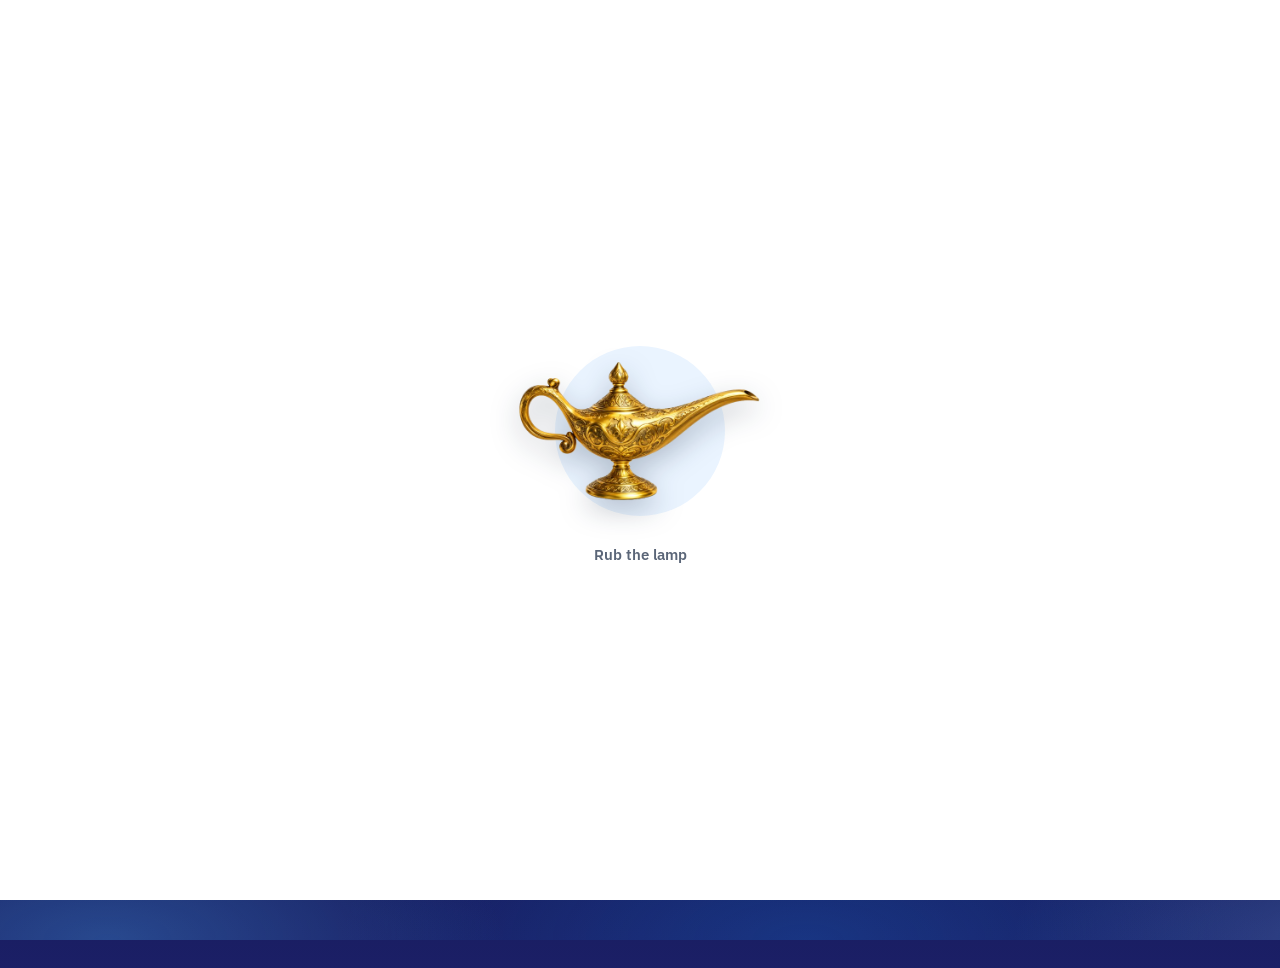
==== index.html @ 6360347e "Update index.html" ====
<!doctype html>
<html lang="en">
  <head>
    <meta charset="UTF-8" />
    <meta name="viewport" content="width=device-width, initial-scale=1.0" />
    <meta name="theme-color" content="#ffffff" />
    <title>JiniGPA Analyzer — SGPA &amp; CGPA Calculator</title>
    <link
      rel="icon"
      href="data:image/svg+xml,%3Csvg xmlns='http://www.w3.org/2000/svg' viewBox='0 0 64 64'%3E%3Cdefs%3E%3ClinearGradient id='g' x1='0' y1='0' x2='1' y2='1'%3E%3Cstop offset='0' stop-color='%2340a6ff'/%3E%3Cstop offset='1' stop-color='%230b6fd0'/%3E%3C/linearGradient%3E%3C/defs%3E%3Crect width='64' height='64' rx='15' fill='url(%23g)'/%3E%3Cg transform='translate(8 8)' fill='none' stroke='%23fff' stroke-width='2.8' stroke-linecap='round' stroke-linejoin='round'%3E%3Cpath d='M24 15L38 21.5 24 28 10 21.5Z'/%3E%3Cpath d='M16 25v5.5c0 2 3.6 4 8 4s8-2 8-4V25'/%3E%3Cpath d='M38 21.5V29'/%3E%3C/g%3E%3C/svg%3E"
    />
    <script>
      if (!window.matchMedia("(prefers-reduced-motion: reduce)").matches) {
        document.documentElement.classList.add("intro-on");
      }
    </script>
    <link rel="stylesheet" href="style.css" />
    <link rel="stylesheet" href="genie.css" />
  </head>
  <body>
    <div class="flash-overlay" id="flashOverlay"></div>

    <div class="shell">
      <header>
        <div class="brand-mark">
          <div class="pendulum" aria-label="JiniGPA Analyzer">
            <span class="pendulum-string"></span>
            <div class="logo-box">
              <svg
                viewBox="0 0 48 48"
                width="34"
                height="34"
                fill="none"
                stroke="#ffffff"
                stroke-width="2.4"
                stroke-linecap="round"
                stroke-linejoin="round"
                aria-hidden="true"
              >
                <path d="M24 15 L38 21.5 L24 28 L10 21.5 Z" />
                <path d="M16 25v5.5c0 2 3.6 4 8 4s8-2 8-4V25" />
                <path d="M38 21.5V29" />
              </svg>
            </div>
          </div>
          <div>
            <h1>JiniGPA Analyzer</h1>
            <p class="sub">
              Enter your courses or semester results to calculate an accurate
              SGPA or CGPA
            </p>
          </div>
        </div>
        <div class="mode-switch" id="modeSwitch">
          <div class="switch-pill" id="switchPill"></div>
          <button class="active" data-tab="sgpa">SGPA</button>
          <button data-tab="cgpa">CGPA</button>
        </div>
      </header>

      <main>
        <div class="panels-wrap">
          <div class="panel active" id="panel-sgpa">
            <div class="input-card tilt-card">
              <h2>Your courses</h2>
              <p class="hint">
                Add each course with its credit hours and the grade you
                achieved.
              </p>
              <div class="quest-row">
                <div class="quest-dots" id="questDotsSgpa"></div>
                <span class="quest-label" id="questLabelSgpa"
                  >0 courses added</span
                >
              </div>
              <div class="col-labels">
                <span>Course</span><span>Credits</span><span>Grade</span
                ><span></span>
              </div>
              <div id="subjectRows"></div>
              <button class="add-btn" id="addSubjectBtn">
                <svg
                  class="btn-ico"
                  viewBox="0 0 20 20"
                  width="16"
                  height="16"
                  fill="none"
                  stroke="currentColor"
                  stroke-width="2"
                  stroke-linecap="round"
                >
                  <path d="M10 4v12M4 10h12" />
                </svg>
                Add a course
              </button>
              <button class="calc-btn" id="calcSgpaBtn">
                <span>Reveal my SGPA</span>
              </button>
            </div>
          </div>

          <div class="panel" id="panel-cgpa">
            <div class="input-card tilt-card">
              <h2>Your semesters</h2>
              <p class="hint">
                Add every completed semester with its SGPA and total credit
                hours.
              </p>
              <div class="quest-row">
                <div class="quest-dots" id="questDotsCgpa"></div>
                <span class="quest-label" id="questLabelCgpa"
                  >0 semesters added</span
                >
              </div>
              <div class="col-labels">
                <span>Semester</span><span>SGPA</span><span>Credits</span
                ><span></span>
              </div>
              <div id="semRows"></div>
              <button class="add-btn" id="addSemBtn">
                <svg
                  class="btn-ico"
                  viewBox="0 0 20 20"
                  width="16"
                  height="16"
                  fill="none"
                  stroke="currentColor"
                  stroke-width="2"
                  stroke-linecap="round"
                >
                  <path d="M10 4v12M4 10h12" />
                </svg>
                Add a semester
              </button>
              <button class="calc-btn" id="calcCgpaBtn">
                <span>Reveal my CGPA</span>
              </button>
            </div>
          </div>
        </div>

        <div class="side-col">
          <div class="video-card" id="videoCard">
            <div class="video-drag-handle" id="videoDragHandle">⠿</div>
            <button
              class="video-sound"
              id="videoSoundBtn"
              type="button"
              aria-label="Video sound on/off"
            ></button>
            <video
              id="reactionVideo"
              src="Videos/Default.mp4"
              muted
              loop
              autoplay
              playsinline
              preload="auto"
            ></video>
          </div>

          <div class="result-panel tilt-card" id="resultPanel">
            <div class="placeholder" id="placeholderState">
              <svg width="64" height="64" viewBox="0 0 64 64" fill="none">
                <circle
                  cx="32"
                  cy="32"
                  r="31"
                  stroke="#9fcbf5"
                  stroke-width="1"
                />
                <g
                  stroke="#1587f0"
                  stroke-width="2"
                  stroke-linecap="round"
                  stroke-linejoin="round"
                >
                  <circle
                    cx="30"
                    cy="14"
                    r="2.2"
                    fill="#ffc83d"
                    stroke="none"
                  />
                  <path d="M23 24 Q23 18 30 18 Q37 18 37 24" />
                  <path d="M20 24 H40" />
                  <path
                    d="M13 28 H47 Q47 43 30 43 Q13 43 13 28 Z"
                    fill="#e6f3ff"
                  />
                  <path d="M14 31 Q7 30 5.5 21" />
                  <path d="M47 30 Q57 30 55.5 37.5 Q54 42 46 38.5" />
                  <path d="M25 43 L24 47 H36 L35 43" />
                  <path d="M21 47 H39" />
                </g>
                <path
                  d="M17 34 Q30 39 43 34"
                  stroke="#ffc83d"
                  stroke-width="1.6"
                  stroke-linecap="round"
                />
              </svg>
              <div>
                Rub the lamp: calculate a result and your genie will appear
                here.
              </div>
            </div>

            <div class="result-body" id="resultBody">
              <div class="badge-stage" id="badgeStage">
                <div class="sparkle-field" id="sparkleField"></div>
                <div class="mascot-wrap" id="mascotWrap">
                  <svg
                    width="112"
                    height="130"
                    viewBox="0 -8 120 140"
                    fill="none"
                  >
                    <defs>
                      <radialGradient id="genieSkin" cx="35%" cy="28%" r="80%">
                        <stop offset="0%" stop-color="#9fd2ff" />
                        <stop offset="55%" stop-color="#40a6ff" />
                        <stop offset="100%" stop-color="#0b6fd0" />
                      </radialGradient>
                      <linearGradient
                        id="genieTail"
                        x1="0"
                        y1="0"
                        x2="0"
                        y2="1"
                      >
                        <stop offset="0%" stop-color="#1587f0" />
                        <stop
                          offset="100%"
                          stop-color="#1587f0"
                          stop-opacity="0"
                        />
                      </linearGradient>
                      <filter
                        id="softShadow"
                        x="-50%"
                        y="-50%"
                        width="200%"
                        height="200%"
                      >
                        <feDropShadow
                          dx="0"
                          dy="3"
                          stdDeviation="3"
                          flood-color="#0b1b33"
                          flood-opacity="0.16"
                        />
                      </filter>
                    </defs>
                    <path
                      d="M34 80 C28 100 48 104 52 114 C54 122 46 126 38 128 C62 132 76 120 68 108 C64 100 90 98 86 80 Z"
                      fill="url(#genieTail)"
                    />
                    <path
                      d="M30 84 Q60 104 90 84 L86 98 Q60 114 34 98 Z"
                      fill="#1587f0"
                    />
                    <circle cx="33" cy="92" r="6" fill="#ffc83d" />
                    <circle cx="87" cy="92" r="6" fill="#ffc83d" />
                    <ellipse cx="29" cy="54" rx="5" ry="7" fill="#40a6ff" />
                    <ellipse cx="91" cy="54" rx="5" ry="7" fill="#40a6ff" />
                    <circle
                      cx="27"
                      cy="65"
                      r="3.5"
                      stroke="#ffc83d"
                      stroke-width="2"
                    />
                    <circle
                      cx="93"
                      cy="65"
                      r="3.5"
                      stroke="#ffc83d"
                      stroke-width="2"
                    />
                    <circle
                      cx="60"
                      cy="52"
                      r="31"
                      fill="url(#genieSkin)"
                      filter="url(#softShadow)"
                    />
                    <path
                      d="M53 78 Q60 98 67 78 Q60 82 53 78 Z"
                      fill="#0b1b33"
                    />
                    <g id="mascotBrows"></g>
                    <g id="mascotEyes"></g>
                    <path
                      id="mascotMouth"
                      d="M46 67 Q60 76 74 67"
                      stroke="#0b1b33"
                      stroke-width="2.8"
                      fill="none"
                      stroke-linecap="round"
                    />
                    <g id="mascotAccessoryFront"></g>
                    <g id="mascotCap">
                      <path d="M60 6 L96 24 L60 42 L24 24 Z" fill="#0b1b33" />
                      <path
                        d="M38 27.5v10c0 4 9.8 8 22 8s22-4 22-8v-10L60 37.5Z"
                        fill="#14213d"
                      />
                      <path
                        d="M96 24v13"
                        stroke="#0b1b33"
                        stroke-width="2.2"
                        stroke-linecap="round"
                      />
                      <circle cx="96" cy="39" r="2.6" fill="#ffc83d" />
                      <circle cx="60" cy="24" r="2.2" fill="#ffc83d" />
                    </g>
                  </svg>
                </div>
              </div>

              <div class="level-tag" id="levelTag">Level 1</div>
              <div class="result-label" id="resultLabel">Your SGPA</div>
              <div class="result-number" id="resultNumber">0.00</div>
              <span class="result-tier-tag" id="resultTag">Tier</span>
              <div class="result-msg" id="resultMsg"></div>

              <div class="xp-bar">
                <div class="xp-labels">
                  <span>Progress</span><span id="xpRightLabel">0%</span>
                </div>
                <div class="track">
                  <div class="fill" id="scaleFill">
                    <div class="fill-spark"></div>
                  </div>
                </div>
                <div class="marks">
                  <span>0.0</span><span>2.0</span><span>4.0</span>
                </div>
              </div>
            </div>
          </div>
        </div>
      </main>

      <footer>
        <p>
          Standard 4.0 grading scale · Results are calculated locally in your
          browser.
        </p>
        <p class="credit">Made By Raja Usman Zafar</p>
      </footer>
    </div>

    <canvas class="smoke-canvas" id="smokeCanvas" aria-hidden="true"></canvas>
    <script src="script.js"></script>
  </body>
</html>
---- style.css ----
/* Structure, layout and animations.
   Colours and decoration (including colour tokens) live in genie.css. */
@import url("https://fonts.googleapis.com/css2?family=Cinzel+Decorative:wght@700&family=Fraunces:opsz,wght@9..144,500;9..144,600;9..144,700&family=IBM+Plex+Sans:wght@400;500;600;700&display=swap");

* {
  box-sizing: border-box;
}
html,
body {
  margin: 0;
  color: var(--ink);
  font-family: "IBM Plex Sans", sans-serif;
  -webkit-font-smoothing: antialiased;
}
html {
  background: var(--bg);
  overflow-x: hidden;
}
/* Only html clips the x-axis; if body clipped too it would become its own scroller. */
body {
  min-height: 100vh;
  overflow-x: visible;
  overflow-x: clip;
}
button:focus-visible,
input:focus-visible,
select:focus-visible {
  outline: 2px solid var(--focus);
  outline-offset: 2px;
}

/* Smoke intro */
.intro-on .smoke-canvas {
  background: #ffffff;
}
.smoke-canvas {
  position: fixed;
  inset: 0;
  width: 100%;
  height: 100%;
  z-index: 900;
  pointer-events: none;
  transition: opacity 1.4s ease;
}
.smoke-canvas.fade-out {
  opacity: 0;
}

/* Layout and header */
.shell {
  position: relative;
  z-index: 1;
  max-width: 1040px;
  margin: 0 auto;
  padding: 0 28px 90px;
}
header {
  display: flex;
  align-items: flex-end;
  justify-content: space-between;
  flex-wrap: wrap;
  gap: 20px;
  padding: 52px 0 30px;
}
.brand-mark {
  display: flex;
  align-items: center;
  gap: 14px;
}
.brand-mark svg,
.brand-mark img {
  flex-shrink: 0;
}
.pendulum-string {
  display: none;
}
.logo-box {
  width: 54px;
  height: 54px;
  border-radius: 14px;
  display: grid;
  place-items: center;
}
h1 {
  font-family: "Cinzel Decorative", "Fraunces", serif;
  font-weight: 700;
  font-size: 2.6rem;
  margin: 0;
  line-height: 1.1;
  letter-spacing: 0.03em;
}
header .sub {
  margin: 6px 0 0;
  color: var(--ink-soft);
  font-size: 0.98rem;
  max-width: 420px;
}

/* Mode switch */
.mode-switch {
  position: relative;
  display: flex;
  gap: 4px;
  width: 216px;
  background: var(--field);
  border: 1px solid var(--line);
  border-radius: 9px;
  padding: 4px;
}
.switch-pill {
  position: absolute;
  top: 4px;
  bottom: 4px;
  left: 4px;
  width: calc(50% - 6px);
  border-radius: 6px;
  transition: transform 0.4s cubic-bezier(0.4, 0, 0.2, 1);
}
.mode-switch button {
  position: relative;
  z-index: 1;
  flex: 1;
  font:
    600 0.92rem "IBM Plex Sans",
    sans-serif;
  padding: 9px 0;
  border: none;
  border-radius: 6px;
  background: none;
  color: var(--ink-soft);
  cursor: pointer;
  transition: color 0.25s ease;
}
.mode-switch.is-switching button {
  pointer-events: none;
  cursor: default;
}

main {
  display: grid;
  grid-template-columns: 1.5fr 1fr;
  gap: 28px;
  margin-top: 32px;
  align-items: start;
}
/* Padding leaves room so shadows are not clipped while the card tilts. */
.panels-wrap {
  position: relative;
  overflow: hidden;
  padding: 14px;
  margin: -14px;
  perspective: 1000px;
}
.panel {
  display: none;
}
.panel.active {
  display: block;
}

/* Panel transition */
@keyframes disassembleDown {
  0% {
    opacity: 1;
    transform: translateY(0) scale(1);
    filter: blur(0);
  }
  100% {
    opacity: 0;
    transform: translateY(14px) scale(0.97);
    filter: blur(2px);
  }
}
@keyframes assembleUp {
  0% {
    opacity: 0;
    transform: translateY(22px) scale(0.97);
    filter: blur(3px);
  }
  60% {
    opacity: 1;
    transform: translateY(-3px) scale(1.005);
    filter: blur(0);
  }
  100% {
    opacity: 1;
    transform: translateY(0) scale(1);
    filter: blur(0);
  }
}

.tilt-card {
  transition:
    transform 0.1s ease-out,
    box-shadow 0.25s ease;
  will-change: transform;
}
.input-card h2 {
  font-family: "Fraunces", serif;
  font-weight: 600;
  font-size: 1.45rem;
  margin: 0 0 4px;
}
.input-card .hint {
  color: var(--ink-soft);
  font-size: 0.88rem;
  margin: 0 0 16px;
}

.panels-wrap.sweeping::after {
  content: "";
  position: absolute;
  top: 0;
  bottom: 0;
  left: -35%;
  width: 30%;
  background: linear-gradient(
    100deg,
    transparent,
    rgba(64, 166, 255, 0.38),
    rgba(21, 135, 240, 0.34),
    transparent
  );
  filter: blur(7px);
  z-index: 6;
  pointer-events: none;
  animation: sweepBeam 0.7s ease-in-out;
}
@keyframes sweepBeam {
  0% {
    left: -35%;
    opacity: 0;
  }
  15% {
    opacity: 1;
  }
  100% {
    left: 130%;
    opacity: 0;
  }
}

/* Course counter dots */
.quest-row {
  display: flex;
  align-items: center;
  gap: 10px;
  margin-bottom: 18px;
}
.quest-dots {
  display: flex;
  gap: 6px;
  flex-wrap: wrap;
}
.quest-dot {
  width: 10px;
  height: 10px;
  border-radius: 50%;
  animation: dotPop 0.4s cubic-bezier(0.4, 1.8, 0.5, 1);
}
@keyframes dotPop {
  from {
    transform: scale(0) rotate(0deg);
    opacity: 0;
  }
  to {
    transform: scale(1) rotate(360deg);
    opacity: 1;
  }
}
.quest-label {
  font-size: 0.78rem;
  color: var(--ink-soft);
  font-weight: 600;
}

/* Rows and inputs */
.col-labels,
.subject-row,
.sem-row {
  display: grid;
  grid-template-columns: 1fr 92px 128px 32px;
  gap: 12px;
  align-items: center;
}
.col-labels {
  font-size: 0.78rem;
  color: var(--ink-soft);
  padding-bottom: 9px;
  border-bottom: 1px solid var(--line);
  margin-bottom: 12px;
}
.subject-row,
.sem-row {
  margin-bottom: 11px;
  animation: rowIn 0.4s cubic-bezier(0.3, 1.4, 0.4, 1);
}
@keyframes rowIn {
  from {
    opacity: 0;
    transform: translateY(-14px) scale(0.94);
  }
  to {
    opacity: 1;
    transform: translateY(0) scale(1);
  }
}
.subject-row.row-leave,
.sem-row.row-leave {
  animation: rowOut 0.25s ease forwards;
}
@keyframes rowOut {
  to {
    opacity: 0;
    transform: translateX(20px) scale(0.9);
  }
}

input[type="text"],
input[type="number"],
select {
  width: 100%;
  font:
    0.94rem "IBM Plex Sans",
    sans-serif;
  padding: 10px 11px;
  border: 1.4px solid var(--line);
  border-radius: 7px;
  background: var(--field);
  color: var(--ink);
  outline: none;
  transition:
    border-color 0.15s ease,
    box-shadow 0.15s ease,
    transform 0.15s ease;
}
select {
  -webkit-appearance: none;
  -moz-appearance: none;
  appearance: none;
  cursor: pointer;
  padding-right: 32px;
  background-repeat: no-repeat;
  background-position: right 11px center;
  background-size: 15px;
}
input:focus,
select:focus {
  transform: translateY(-1px);
}

.remove-btn {
  background: none;
  border: none;
  color: #94a3b8;
  font-size: 1.1rem;
  cursor: pointer;
  padding: 6px;
  border-radius: 6px;
  line-height: 1;
  transition:
    background 0.15s ease,
    color 0.15s ease,
    transform 0.3s cubic-bezier(0.4, 1.8, 0.4, 1);
}
.remove-btn:hover {
  transform: rotate(180deg) scale(1.15);
}

/* Buttons */
.add-btn,
.calc-btn {
  position: relative;
  overflow: hidden;
}
.btn-ico {
  flex-shrink: 0;
}

.add-btn {
  display: inline-flex;
  align-items: center;
  gap: 8px;
  font:
    600 0.88rem "IBM Plex Sans",
    sans-serif;
  padding: 10px 16px;
  border-radius: 9px;
  cursor: pointer;
  margin-top: 6px;
  transition: all 0.2s ease;
}
.add-btn:hover {
  transform: translateY(-1px);
}
.add-btn .btn-ico {
  transition: transform 0.25s ease;
}
.add-btn:hover .btn-ico {
  transform: rotate(90deg);
}

.calc-btn {
  display: block;
  width: 100%;
  margin-top: 24px;
  font:
    700 1.02rem "IBM Plex Sans",
    sans-serif;
  letter-spacing: 0.02em;
  border-width: 1px;
  border-style: solid;
  border-radius: 10px;
  padding: 15px;
  cursor: pointer;
  transition:
    transform 0.15s ease,
    box-shadow 0.25s ease,
    filter 0.25s ease;
}
.calc-btn > span:not(.ripple) {
  position: relative;
  z-index: 2;
  display: inline-flex;
  align-items: center;
  gap: 10px;
}
.calc-btn:hover {
  transform: translateY(-2px);
  filter: brightness(1.04);
}
.calc-btn:active {
  transform: translateY(1px);
}
.calc-btn::before {
  content: "";
  position: absolute;
  inset: -40% -20%;
  pointer-events: none;
  background:
    radial-gradient(
      circle at 20% 80%,
      rgba(255, 255, 255, 0.28),
      transparent 40%
    ),
    radial-gradient(
      circle at 70% 90%,
      rgba(255, 255, 255, 0.2),
      transparent 45%
    ),
    radial-gradient(
      circle at 90% 60%,
      rgba(255, 255, 255, 0.16),
      transparent 40%
    );
  opacity: 0;
  transform: translateY(30%);
  transition: opacity 0.5s ease;
}
.calc-btn:hover::before {
  opacity: 1;
  animation: genieMist 3.5s ease-in-out infinite;
}
@keyframes genieMist {
  0%,
  100% {
    transform: translate(-2%, 12%);
  }
  50% {
    transform: translate(3%, -8%);
  }
}

.ripple {
  position: absolute;
  border-radius: 50%;
  background: rgba(255, 255, 255, 0.6);
  transform: scale(0);
  animation: rippleAnim 0.65s ease-out;
  pointer-events: none;
}
@keyframes rippleAnim {
  to {
    transform: scale(3.6);
    opacity: 0;
  }
}

.shake {
  animation: shakeCard 0.45s ease;
}
@keyframes shakeCard {
  0%,
  100% {
    transform: translateX(0) rotate(0);
  }
  15% {
    transform: translateX(-8px) rotate(-1deg);
  }
  30% {
    transform: translateX(8px) rotate(1deg);
  }
  45% {
    transform: translateX(-6px) rotate(-0.6deg);
  }
  60% {
    transform: translateX(6px) rotate(0.6deg);
  }
  80% {
    transform: translateX(-3px);
  }
}

/* Result panel */
.result-panel {
  text-align: center;
  position: relative;
  overflow: hidden;
}
.result-panel .placeholder {
  color: var(--ink-soft);
  font-size: 0.92rem;
  line-height: 1.6;
  padding: 36px 6px;
}
.result-panel .placeholder svg {
  margin-bottom: 14px;
  animation: floatIdle 3s ease-in-out infinite;
}
@keyframes floatIdle {
  0%,
  100% {
    transform: translateY(0) rotate(0);
  }
  50% {
    transform: translateY(-8px) rotate(4deg);
  }
}
.result-body {
  display: none;
  position: relative;
}
.result-body.show {
  display: block;
  animation: riseIn 0.5s cubic-bezier(0.2, 0.9, 0.3, 1);
}
@keyframes riseIn {
  from {
    opacity: 0;
    transform: translateY(14px);
  }
  to {
    opacity: 1;
    transform: translateY(0);
  }
}

.badge-stage {
  position: relative;
  height: 120px;
  display: flex;
  align-items: center;
  justify-content: center;
  margin-bottom: 4px;
}
.ring {
  position: absolute;
  border-radius: 50%;
  border: 2px solid var(--tier, var(--blue));
  opacity: 0;
}
.ring.animate {
  animation: ringBurst 1.1s cubic-bezier(0.2, 0.7, 0.3, 1) forwards;
}
@keyframes ringBurst {
  0% {
    width: 40px;
    height: 40px;
    opacity: 0.8;
    border-width: 3px;
  }
  100% {
    width: 160px;
    height: 160px;
    opacity: 0;
    border-width: 0.5px;
  }
}
.mascot-wrap {
  position: relative;
  z-index: 2;
}
.mascot-wrap svg {
  overflow: visible;
}
.mascot-wrap.pop svg {
  animation: mascotPop 0.8s cubic-bezier(0.26, 1.6, 0.4, 1);
}
@keyframes mascotPop {
  0% {
    transform: scale(0.2) rotate(-25deg);
    opacity: 0;
  }
  45% {
    transform: scale(1.2) rotate(12deg);
    opacity: 1;
  }
  65% {
    transform: scale(0.9) rotate(-6deg);
  }
  82% {
    transform: scale(1.06) rotate(3deg);
  }
  100% {
    transform: scale(1) rotate(0deg);
  }
}
.mascot-wrap.idle-bounce svg {
  animation: idleBounce 1.8s ease-in-out infinite;
}
@keyframes idleBounce {
  0%,
  100% {
    transform: translateY(0) rotate(0);
  }
  50% {
    transform: translateY(-6px) rotate(-2deg);
  }
}

.sparkle-field {
  position: absolute;
  inset: 0;
  pointer-events: none;
}
.sparkle {
  position: absolute;
  font-size: 14px;
  color: var(--tier);
  animation: twinkle 1.4s ease-in-out infinite;
}
@keyframes twinkle {
  0%,
  100% {
    opacity: 0;
    transform: scale(0.4) rotate(0deg);
  }
  50% {
    opacity: 1;
    transform: scale(1.2) rotate(90deg);
  }
}

.level-tag {
  display: inline-flex;
  align-items: center;
  font-size: 0.76rem;
  font-weight: 700;
  padding: 5px 14px;
  border-radius: 20px;
  margin-bottom: 10px;
  background: var(--tier-bg);
  color: var(--tier);
  animation: tagSlide 0.5s ease 0.1s both;
}
@keyframes tagSlide {
  from {
    opacity: 0;
    transform: translateY(10px) scale(0.9);
  }
  to {
    opacity: 1;
    transform: translateY(0) scale(1);
  }
}
.result-label {
  font-size: 0.82rem;
  color: var(--ink-soft);
  margin-bottom: 2px;
}
.result-number {
  font-family: "Fraunces", serif;
  font-weight: 700;
  font-size: 3.4rem;
  line-height: 1.1;
  margin: 0 0 6px;
  color: var(--tier);
}
.result-tier-tag {
  display: inline-block;
  font-size: 0.78rem;
  font-weight: 600;
  padding: 4px 12px;
  border-radius: 20px;
  margin-bottom: 16px;
  background: var(--tier-bg);
  color: var(--tier);
}
.result-msg {
  font-size: 0.96rem;
  font-weight: 500;
  line-height: 1.6;
  max-width: 290px;
  margin: 0 auto;
}

/* Progress bar */
.xp-bar {
  margin-top: 22px;
  text-align: left;
}
.xp-labels {
  display: flex;
  justify-content: space-between;
  font-size: 0.72rem;
  color: var(--ink-soft);
  margin-bottom: 5px;
  font-weight: 700;
}
.track {
  height: 10px;
  border-radius: 6px;
  overflow: hidden;
}
.fill {
  height: 100%;
  width: 0%;
  border-radius: 6px;
  background: var(--tier);
  color: var(--tier);
  position: relative;
  overflow: visible;
  transition: width 1s cubic-bezier(0.2, 0.9, 0.3, 1);
}
.fill::after {
  content: "";
  position: absolute;
  top: 0;
  bottom: 0;
  left: -40%;
  width: 40%;
  background: linear-gradient(
    90deg,
    transparent,
    rgba(255, 255, 255, 0.6),
    transparent
  );
  animation: shimmer 1.4s ease-in-out infinite;
}
@keyframes shimmer {
  0% {
    left: -40%;
  }
  100% {
    left: 120%;
  }
}
.fill-spark {
  position: absolute;
  right: -3px;
  top: 50%;
  width: 10px;
  height: 10px;
  margin-top: -5px;
  border-radius: 50%;
  background: #fff;
  border: 2px solid currentColor;
  box-shadow: 0 0 8px 2px currentColor;
  animation: sparkPulse 1s ease-in-out infinite;
}
@keyframes sparkPulse {
  0%,
  100% {
    transform: scale(0.8);
    opacity: 0.7;
  }
  50% {
    transform: scale(1.3);
    opacity: 1;
  }
}
.marks {
  display: flex;
  justify-content: space-between;
  font-size: 0.72rem;
  color: var(--ink-soft);
  margin-top: 5px;
}

/* Particles */
.particle {
  position: absolute;
  top: 40%;
  pointer-events: none;
}
.particle.confetti-sq {
  border-radius: 2px;
  animation: fall linear forwards;
}
.particle.confetti-circ {
  border-radius: 50%;
  animation: fall linear forwards;
}
.particle.confetti-tri {
  width: 0 !important;
  height: 0 !important;
  border-left: 5px solid transparent;
  border-right: 5px solid transparent;
  animation: fall linear forwards;
}
@keyframes fall {
  to {
    transform: translateY(340px) rotate(720deg);
    opacity: 0;
  }
}
.particle.rise {
  border-radius: 50%;
  animation: riseUp ease-out forwards;
}
@keyframes riseUp {
  to {
    transform: translateY(-180px) scale(0.3);
    opacity: 0;
  }
}

/* Footer */
footer {
  position: relative;
  padding-top: 30px;
  text-align: center;
  color: var(--ink-soft);
  font-size: 0.82rem;
  margin-top: 40px;
}
footer p {
  margin: 0;
}
footer .credit {
  margin-top: 12px;
  font-family: "Cinzel Decorative", "Fraunces", serif;
  font-weight: 700;
  font-size: 0.95rem;
  letter-spacing: 0.03em;
}
footer .credit::before,
footer .credit::after {
  content: "\2726";
  font-size: 0.8em;
  margin: 0 10px;
}

/* Sound button, flash overlay and lamp gate */
.sound-btn {
  position: fixed;
  right: 18px;
  bottom: 18px;
  z-index: 950;
  width: 42px;
  height: 42px;
  border-radius: 50%;
  display: grid;
  place-items: center;
  border-width: 1px;
  border-style: solid;
  cursor: pointer;
  box-shadow: 0 4px 14px rgba(11, 27, 51, 0.12);
}
.flash-overlay {
  position: fixed;
  inset: 0;
  opacity: 0;
  pointer-events: none;
  z-index: 999;
}
.flash-overlay.flash {
  animation: flashPulse 0.5s ease-out;
}
@keyframes flashPulse {
  0% {
    opacity: 0.32;
  }
  100% {
    opacity: 0;
  }
}

.intro-gate {
  position: fixed;
  inset: 0;
  z-index: 960;
  display: flex;
  flex-direction: column;
  align-items: center;
  justify-content: center;
  gap: 18px;
  transition: opacity 0.7s ease;
}
.intro-gate.hide {
  opacity: 0;
  pointer-events: none;
}
.lamp-btn {
  position: relative;
  width: 280px;
  height: 190px;
  padding: 0;
  border: none;
  background: none;
  cursor: pointer;
  display: grid;
  place-items: center;
}
.lamp-ring {
  position: absolute;
  left: 50%;
  top: 50%;
  width: 170px;
  height: 170px;
  margin: -85px 0 0 -85px;
  border-radius: 50%;
  background: #eaf4ff;
  animation: lampPulse 2.2s ease-out infinite;
}
@keyframes lampPulse {
  0% {
    box-shadow: 0 0 0 0 rgba(21, 135, 240, 0.35);
  }
  100% {
    box-shadow: 0 0 0 36px rgba(21, 135, 240, 0);
  }
}
.lamp {
  position: relative;
  z-index: 2;
  width: 260px;
  height: auto;
  user-select: none;
  -webkit-user-drag: none;
  filter: drop-shadow(0 10px 14px rgba(11, 27, 51, 0.25));
  transform-origin: 50% 90%;
  animation: lampFloat 3s ease-in-out infinite;
}
@keyframes lampFloat {
  0%,
  100% {
    transform: translateY(0) rotate(0);
  }
  50% {
    transform: translateY(-6px) rotate(-1.5deg);
  }
}
.lamp-btn:hover .lamp {
  animation: lampRub 0.5s ease-in-out infinite;
}
.rubbing .lamp {
  animation: lampRub 0.18s linear infinite;
}
@keyframes lampRub {
  0%,
  100% {
    transform: rotate(0) translateX(0);
  }
  25% {
    transform: rotate(-5deg) translateX(-3px);
  }
  75% {
    transform: rotate(5deg) translateX(3px);
  }
}
.wisp {
  position: absolute;
  left: 248px;
  top: 48px;
  z-index: 3;
  width: 22px;
  height: 22px;
  border-radius: 50%;
  background: rgba(21, 135, 240, 0.4);
  filter: blur(6px);
  opacity: 0;
  animation: wisp 2.6s ease-out infinite;
}
.wisp.w2 {
  animation-delay: 0.85s;
}
.wisp.w3 {
  animation-delay: 1.7s;
}
.rubbing .wisp {
  animation-duration: 0.7s;
}
@keyframes wisp {
  0% {
    transform: translate(0, 0) scale(0.4);
    opacity: 0;
  }
  20% {
    opacity: 0.75;
  }
  100% {
    transform: translate(18px, -90px) scale(2.6);
    opacity: 0;
  }
}
.gate-hint {
  margin: 0;
  font:
    600 0.95rem "IBM Plex Sans",
    sans-serif;
}

/* Reaction video card */
.side-col {
  display: flex;
  flex-direction: column;
  gap: 18px;
  min-width: 0;
}
.video-card {
  position: relative;
  overflow: hidden;
  background: #ffffff;
  aspect-ratio: 16 / 9;
  width: 82%;
  margin: 0 auto;
}
.video-card video {
  display: block;
  width: 100%;
  height: 100%;
  object-fit: contain;
  background: #ffffff;
  pointer-events: none;
}
/* Preloaded reaction videos, stacked above the default loop. */
.video-card video.layer {
  position: absolute;
  inset: 0;
  z-index: 1;
  opacity: 0;
  transition: opacity 0.15s ease;
}
.video-card video.layer.on {
  opacity: 1;
}
.video-sound {
  position: absolute;
  right: 6px;
  bottom: 6px;
  z-index: 4;
  width: 30px;
  height: 30px;
  padding: 0;
  border: none;
  border-radius: 50%;
  display: grid;
  place-items: center;
  background: rgba(11, 27, 51, 0.65);
  color: #ffffff;
  cursor: pointer;
  transition:
    background 0.2s ease,
    transform 0.15s ease;
}
.video-sound:hover {
  background: rgba(21, 135, 240, 0.95);
  transform: scale(1.08);
}
.video-drag-handle {
  display: block;
  position: absolute;
  top: 4px;
  left: 50%;
  transform: translateX(-50%);
  z-index: 3;
  width: 34px;
  height: 16px;
  line-height: 16px;
  border-radius: 8px;
  background: rgba(11, 27, 51, 0.12);
  color: #0b1b33;
  font-size: 11px;
  text-align: center;
  letter-spacing: 1px;
  user-select: none;
}
.video-card.draggable {
  position: fixed;
  width: 150px;
  max-width: 42vw;
  z-index: 800;
  cursor: grab;
  touch-action: none;
  box-shadow: 0 10px 28px rgba(11, 27, 51, 0.35);
}
.video-card.draggable.dragging {
  cursor: grabbing;
  transition: none;
  box-shadow: 0 16px 34px rgba(11, 27, 51, 0.45);
}

/* Responsive and reduced motion */
@media (max-width: 800px) {
  main {
    grid-template-columns: 1fr;
  }
}
@media (max-width: 520px) {
  header {
    padding-top: 34px;
  }
  h1 {
    font-size: 1.7rem;
  }
  .col-labels,
  .subject-row,
  .sem-row {
    grid-template-columns: 1fr 64px 96px 26px;
    gap: 7px;
  }
  .result-number {
    font-size: 2.6rem;
  }
}
@media (prefers-reduced-motion: reduce) {
  *,
  *::before,
  *::after {
    animation-duration: 0.01ms !important;
    animation-iteration-count: 1 !important;
    transition-duration: 0.01ms !important;
  }
}
---- genie.css ----
/* Arabian Night theme: colours and decoration only.
   Load after style.css; structure and animations live there. */
:root {
  color-scheme: dark;
  --bg: #070b24;
  --field: rgba(255, 255, 255, 0.06);
  --line: rgba(245, 192, 74, 0.28);
  --ink: #f6ecd2;
  --ink-soft: #a9b4d6;
  --blue: #4db8ff;
  --blue-deep: #f5c04a;
  --gold: #f5c04a;
  --gold-hi: #fff0b8;
  --gold-lo: #b9770e;
  --focus: #f5c04a;
  --lattice: url("data:image/svg+xml,%3Csvg xmlns='http://www.w3.org/2000/svg' width='48' height='48'%3E%3Cpath d='M24 2 46 24 24 46 2 24Z' fill='none' stroke='%23f5c04a' stroke-opacity='.11'/%3E%3Ccircle cx='24' cy='24' r='7' fill='none' stroke='%23f5c04a' stroke-opacity='.09'/%3E%3Cpath d='M0 0 8 8M48 0 40 8M0 48 8 40M48 48 40 40' stroke='%23f5c04a' stroke-opacity='.09'/%3E%3C/svg%3E");
}
::selection {
  background: var(--gold);
  color: #1a1200;
}

/* Night scene */
body {
  background: #0b1240
    linear-gradient(180deg, #04061a 0%, #0b1240 52%, #1b1f66 100%) no-repeat;
}

/* Two blinking star layers (html::after, body::before);
   a static layer is drawn in body::after. */
html::after,
body::before {
  content: "";
  position: fixed;
  top: 0;
  left: 0;
  right: 0;
  height: 62vh;
  z-index: 0;
  pointer-events: none;
  will-change: opacity;
}
html::after {
  background-image:
    radial-gradient(1.4px 1.4px at 22px 30px, #fff 50%, transparent 52%),
    radial-gradient(1px 1px at 96px 74px, #cfe2ff 50%, transparent 52%),
    radial-gradient(1.8px 1.8px at 150px 14px, #ffe08a 50%, transparent 52%),
    radial-gradient(1px 1px at 64px 128px, #fff 50%, transparent 52%),
    radial-gradient(1.2px 1.2px at 190px 100px, #9fd0ff 50%, transparent 52%),
    radial-gradient(1.2px 1.2px at 300px 60px, #fff 50%, transparent 52%);
  background-size: 340px 180px;
  animation: starBlinkA 3.2s ease-in-out infinite;
}
body::before {
  background-image:
    radial-gradient(1.6px 1.6px at 40px 60px, #ffe08a 50%, transparent 52%),
    radial-gradient(1px 1px at 150px 30px, #fff 50%, transparent 52%),
    radial-gradient(1.3px 1.3px at 240px 120px, #9fd0ff 50%, transparent 52%),
    radial-gradient(1px 1px at 90px 190px, #fff 50%, transparent 52%),
    radial-gradient(1.2px 1.2px at 200px 210px, #cfe2ff 50%, transparent 52%);
  background-size: 310px 240px;
  animation: starBlinkB 4.6s ease-in-out -1.3s infinite;
}
@keyframes starBlinkA {
  0%,
  100% {
    opacity: 0.2;
  }
  50% {
    opacity: 1;
  }
}
@keyframes starBlinkB {
  0%,
  60%,
  100% {
    opacity: 0.15;
  }
  75% {
    opacity: 1;
  }
}

/* Drifting genie mist */
html::before {
  content: "";
  position: fixed;
  left: -15%;
  right: -15%;
  bottom: -40px;
  height: 46vh;
  z-index: 0;
  pointer-events: none;
  background:
    radial-gradient(
      ellipse 34% 60% at 18% 100%,
      rgba(77, 184, 255, 0.28),
      transparent 70%
    ),
    radial-gradient(
      ellipse 40% 70% at 60% 100%,
      rgba(21, 135, 240, 0.22),
      transparent 70%
    ),
    radial-gradient(
      ellipse 28% 55% at 92% 100%,
      rgba(120, 192, 255, 0.24),
      transparent 70%
    );
  will-change: transform;
  animation: mistDrift 14s ease-in-out infinite alternate;
}
@keyframes mistDrift {
  from {
    transform: translateX(-3%) translateY(8px);
  }
  to {
    transform: translateX(3%) translateY(-14px);
  }
}

/* Static scene (moon, dunes, faint stars) in a single layer that never repaints. */
body::after {
  content: "";
  position: fixed;
  inset: 0;
  z-index: 0;
  pointer-events: none;
  background:
    url("data:image/svg+xml,%3Csvg xmlns='http://www.w3.org/2000/svg' viewBox='0 0 96 96'%3E%3Cdefs%3E%3Cmask id='m'%3E%3Crect width='96' height='96' fill='%23fff'/%3E%3Ccircle cx='60' cy='40' r='30' fill='%23000'/%3E%3C/mask%3E%3C/defs%3E%3Ccircle cx='42' cy='50' r='32' fill='%23fff0b8' mask='url(%23m)'/%3E%3C/svg%3E")
      right 7vw top 40px / 96px 96px no-repeat,
    url("data:image/svg+xml,%3Csvg xmlns='http://www.w3.org/2000/svg' viewBox='0 0 1200 200' preserveAspectRatio='none'%3E%3Cpath d='M0 120C160 70 300 60 460 105S780 165 940 100 1120 60 1200 85V200H0Z' fill='%23111a52' fill-opacity='.85'/%3E%3Cpath d='M0 155C200 120 340 110 520 150S860 190 1010 140 1140 125 1200 135V200H0Z' fill='%230a1030'/%3E%3Cpath d='M0 155C200 120 340 110 520 150S860 190 1010 140 1140 125 1200 135' fill='none' stroke='%23f5c04a' stroke-opacity='.35' stroke-width='1.5'/%3E%3C/svg%3E")
      bottom / 100% 24vh no-repeat,
    radial-gradient(1px 1px at 40px 50px, #cfe2ff 50%, transparent 52%) 0 0 /
      260px 200px,
    radial-gradient(1px 1px at 180px 130px, #fff 50%, transparent 52%) 0 0 /
      260px 200px;
}

/* Header */
header {
  position: relative;
}
header::after {
  content: "";
  position: absolute;
  left: 0;
  right: 0;
  bottom: 0;
  height: 1px;
  background: linear-gradient(90deg, transparent, var(--gold) 50%, transparent);
}
header::before {
  content: "";
  position: absolute;
  left: 50%;
  bottom: -6px;
  width: 11px;
  height: 11px;
  background: #0b1240;
  border: 1.5px solid var(--gold);
  transform: translateX(-50%) rotate(45deg);
  z-index: 1;
}
h1 {
  background: linear-gradient(
    180deg,
    var(--gold-hi) 0%,
    var(--gold) 55%,
    var(--gold-lo) 100%
  );
  -webkit-background-clip: text;
  background-clip: text;
  -webkit-text-fill-color: transparent;
  color: transparent;
}
.logo-box {
  background: radial-gradient(circle at 35% 25%, #2a3fa8, #121a5c 60%, #0a1030);
  box-shadow:
    0 8px 18px rgba(0, 0, 0, 0.45),
    0 0 16px rgba(77, 184, 255, 0.25),
    inset 0 1px 0 rgba(255, 255, 255, 0.18);
}
.logo-box svg {
  stroke: #ffd76a;
}

/* Mode switch */
.switch-pill {
  background: linear-gradient(
    135deg,
    var(--gold-hi),
    var(--gold) 50%,
    var(--gold-lo)
  );
  box-shadow: 0 0 14px rgba(245, 192, 74, 0.45);
}
.mode-switch button.active {
  color: #241600;
}

/* Palace-window cards */
.input-card,
.result-panel {
  background:
    var(--lattice),
    linear-gradient(180deg, rgba(24, 34, 104, 0.92), rgba(9, 14, 50, 0.95));
  border: 1.5px solid var(--gold);
  border-radius: 110px 110px 16px 16px / 64px 64px 16px 16px;
}
.input-card {
  padding: 50px 36px 30px;
  box-shadow:
    0 14px 34px rgba(0, 0, 0, 0.5),
    inset 0 0 60px rgba(77, 184, 255, 0.08);
}
.result-panel {
  padding: 46px 26px 30px;
  box-shadow:
    0 18px 50px rgba(0, 0, 0, 0.55),
    inset 0 0 60px rgba(77, 184, 255, 0.08);
}
.input-card h2 {
  text-align: center;
  color: var(--gold-hi);
}
.input-card h2::before,
.input-card h2::after {
  content: "\2726";
  color: var(--gold);
  font-size: 0.6em;
  margin: 0 12px;
  vertical-align: 0.15em;
}
.input-card .hint {
  text-align: center;
}
.quest-row {
  justify-content: center;
}
.quest-dot {
  background: radial-gradient(circle at 35% 30%, var(--gold-hi), var(--gold));
}

/* Inputs */
input::placeholder {
  color: rgba(246, 236, 210, 0.38);
}
select {
  background-image: url("data:image/svg+xml;charset=UTF-8,%3Csvg xmlns='http://www.w3.org/2000/svg' viewBox='0 0 20 20'%3E%3Cpath d='M5.5 8L10 12.2L14.5 8' fill='none' stroke='%23f5c04a' stroke-width='1.8' stroke-linecap='round' stroke-linejoin='round'/%3E%3C/svg%3E");
}
select option {
  background: #10184f;
  color: var(--ink);
}
input:focus,
select:focus {
  border-color: var(--gold);
  background-color: rgba(255, 255, 255, 0.1);
  box-shadow: 0 0 0 3px rgba(245, 192, 74, 0.2);
}
.remove-btn:hover {
  background: rgba(224, 55, 79, 0.2);
  color: #ff7d92;
}

/* Buttons */
.add-btn {
  background: transparent;
  color: var(--gold);
  border: 1.4px dashed rgba(245, 192, 74, 0.55);
}
.add-btn:hover {
  background: rgba(245, 192, 74, 0.12);
  border-color: var(--gold);
  box-shadow: 0 0 16px rgba(245, 192, 74, 0.25);
}
.calc-btn {
  color: #241600;
  border-color: rgba(255, 240, 184, 0.6);
  background: linear-gradient(
    135deg,
    var(--gold-hi) 0%,
    var(--gold) 48%,
    var(--gold-lo) 100%
  );
  box-shadow:
    0 8px 26px rgba(245, 192, 74, 0.35),
    inset 0 1px 0 rgba(255, 255, 255, 0.5);
}
.calc-btn:hover {
  box-shadow:
    0 12px 34px rgba(245, 192, 74, 0.5),
    inset 0 1px 0 rgba(255, 255, 255, 0.6);
}

/* Result panel */
.badge-stage::before {
  content: "";
  position: absolute;
  left: 50%;
  bottom: 0;
  width: 136px;
  height: 140px;
  transform: translateX(-50%);
  border-radius: 68px 68px 10px 10px / 62px 62px 10px 10px;
  border: 1.5px solid rgba(245, 192, 74, 0.55);
  background: radial-gradient(
    circle at 50% 40%,
    rgba(77, 184, 255, 0.32),
    transparent 72%
  );
  z-index: 0;
}
.tier-great {
  --tier: #4db8ff;
  --tier-bg: rgba(77, 184, 255, 0.16);
}
.tier-vgood {
  --tier: #a5a2ff;
  --tier-bg: rgba(165, 162, 255, 0.16);
}
.tier-good {
  --tier: #34e3cb;
  --tier-bg: rgba(52, 227, 203, 0.15);
}
.tier-avg {
  --tier: #ffc23d;
  --tier-bg: rgba(255, 194, 61, 0.16);
}
.tier-okay {
  --tier: #ff8a4d;
  --tier-bg: rgba(255, 138, 77, 0.16);
}
.tier-low {
  --tier: #ff6b85;
  --tier-bg: rgba(255, 107, 133, 0.16);
}
.level-tag,
.result-tier-tag {
  border: 1px solid var(--tier);
}
.result-number {
  text-shadow: 0 0 26px var(--tier);
}
.track {
  background: rgba(255, 255, 255, 0.1);
}
.fill {
  box-shadow: 0 0 12px var(--tier);
}

/* Video, footer and misc */
.video-card {
  /* The border is drawn by ::after so the videos can never cover it. */
  border: none;
  border-radius: 16px;
  box-shadow:
    0 0 26px rgba(245, 192, 74, 0.25),
    0 10px 30px rgba(0, 0, 0, 0.5);
  isolation: isolate;
  transform: translateZ(0);
}
.video-card video {
  border-radius: 16px;
}
.video-card::after {
  content: "";
  position: absolute;
  inset: 0;
  border: 2px solid var(--gold);
  border-radius: 16px;
  z-index: 5;
  pointer-events: none;
}
.sound-btn {
  background: #10184f;
  color: var(--gold);
  border-color: var(--gold);
}
.flash-overlay {
  background: #ffe7a3;
}
.gate-hint {
  color: #5b6678;
}
footer::before {
  content: "";
  position: absolute;
  top: 0;
  left: 50%;
  width: 160px;
  height: 1px;
  transform: translateX(-50%);
  background: linear-gradient(90deg, transparent, var(--gold), transparent);
}
footer .credit {
  color: var(--gold);
  text-shadow: 0 0 14px rgba(245, 192, 74, 0.4);
}
footer .credit::before,
footer .credit::after {
  color: var(--gold-hi);
}

@media (max-width: 520px) {
  .input-card,
  .result-panel {
    border-radius: 70px 70px 14px 14px / 44px 44px 14px 14px;
  }
  .input-card {
    padding: 42px 16px 24px;
  }
  .result-panel {
    padding: 40px 18px 26px;
  }
}
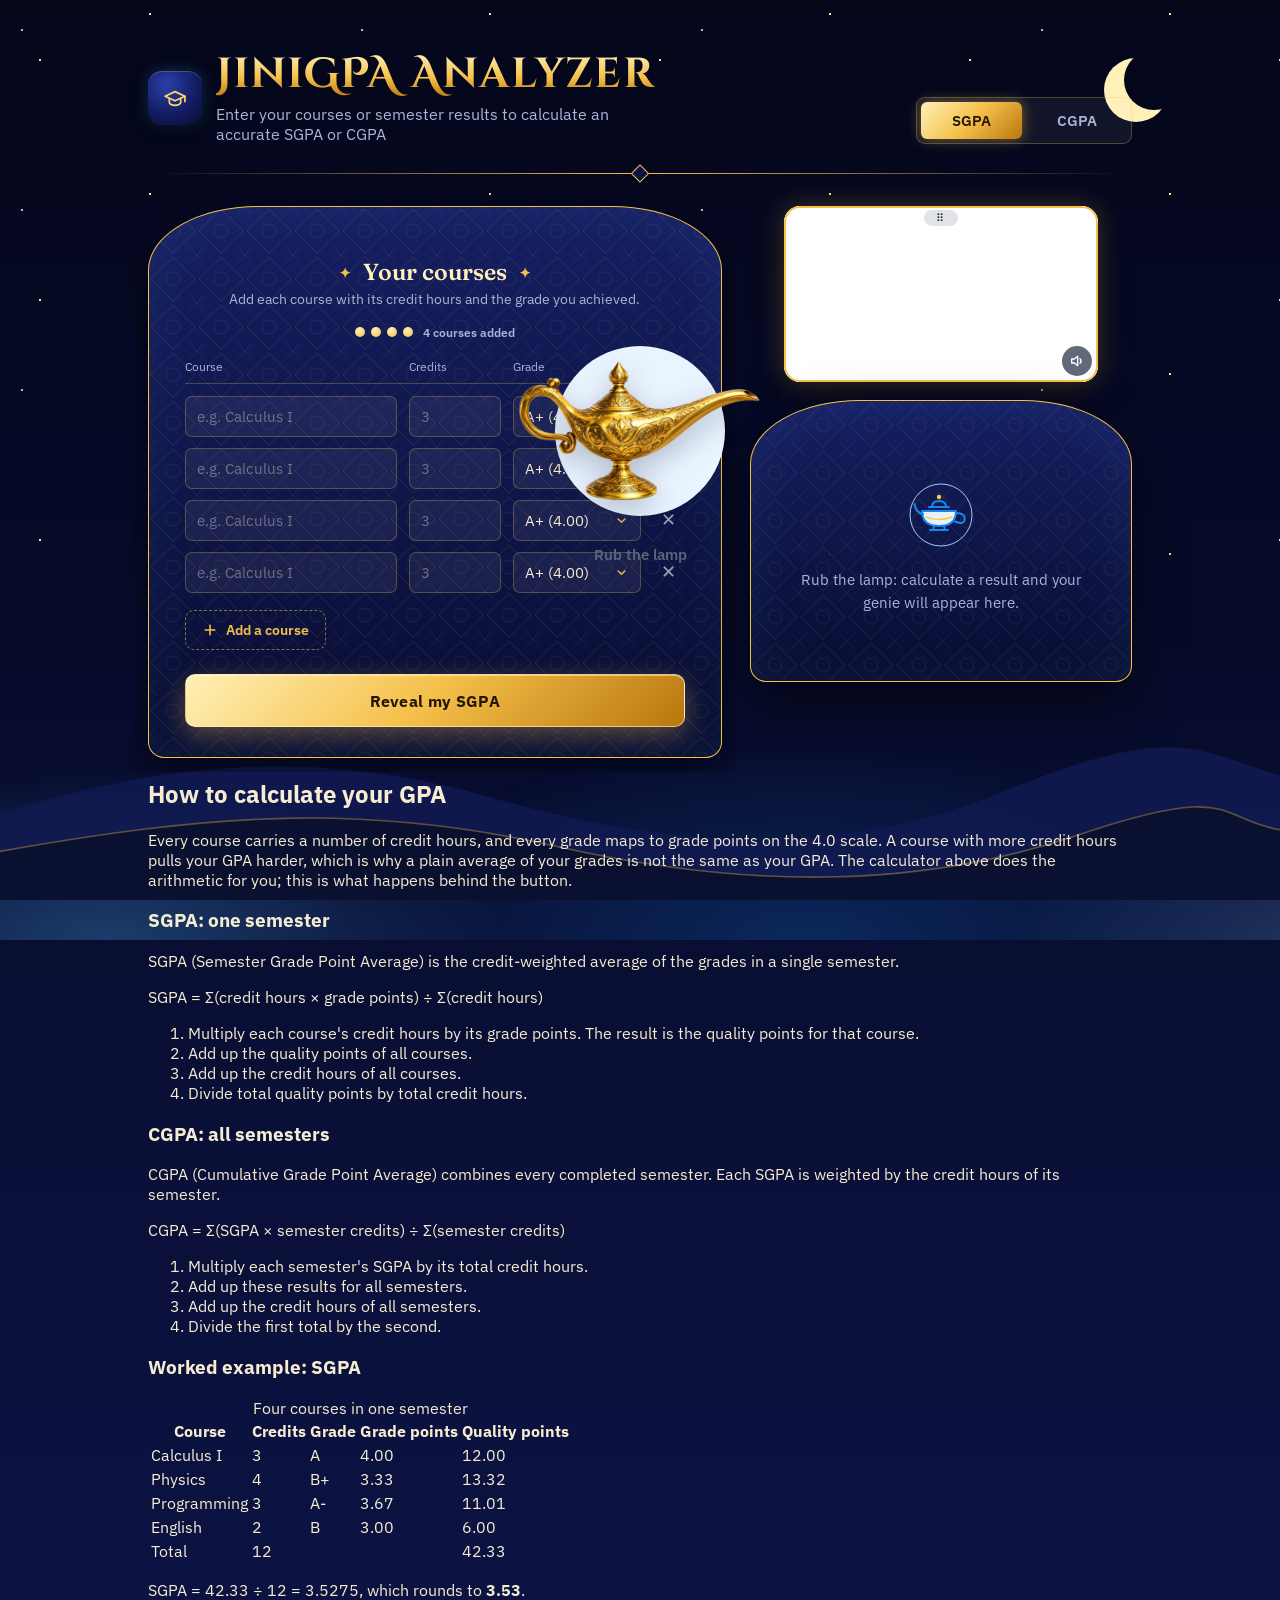
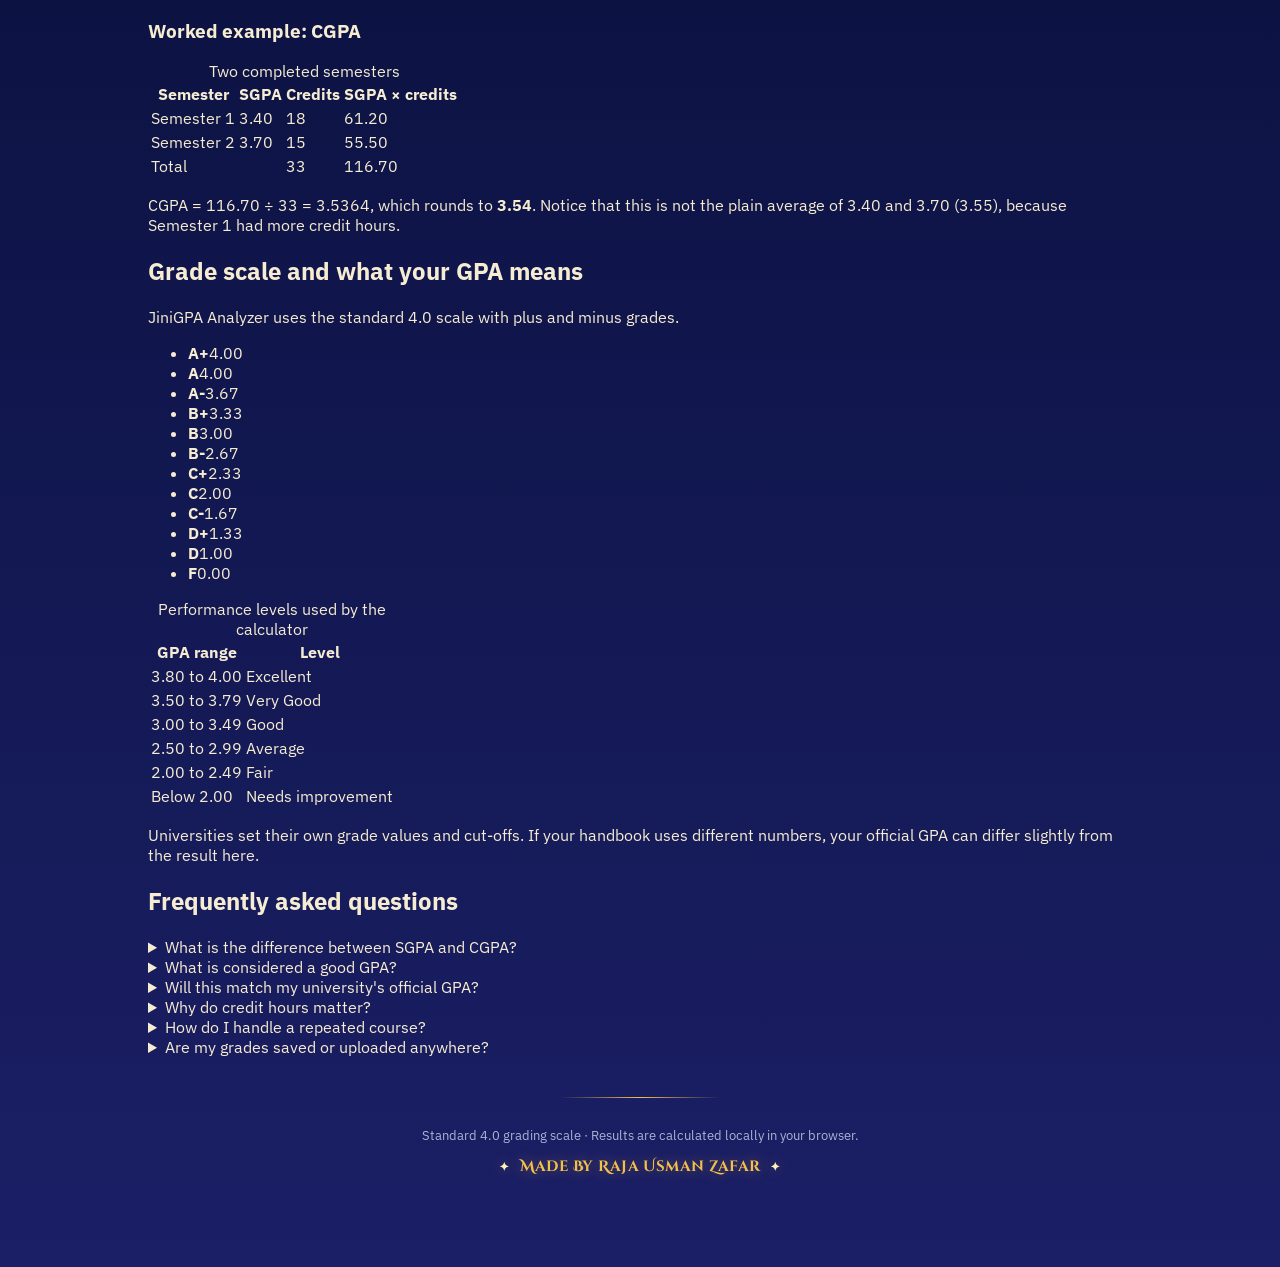
==== commit 125718a4: "Update index.html" ====
--- a/index.html
+++ b/index.html
@@ -3,19 +3,66 @@
   <head>
     <meta charset="UTF-8" />
     <meta name="viewport" content="width=device-width, initial-scale=1.0" />
-    <meta name="theme-color" content="#ffffff" />
-    <title>JiniGPA Analyzer — SGPA &amp; CGPA Calculator</title>
+    <title>JiniGPA Analyzer — Free SGPA &amp; CGPA Calculator (4.0 Scale)</title>
+    <meta
+      name="description"
+      content="Free SGPA and CGPA calculator on the 4.0 scale. Add your courses, credit hours and grades to get your GPA instantly, with formulas and worked examples."
+    />
+    <meta name="theme-color" content="#070b24" />
+    <meta name="robots" content="index, follow, max-image-preview:large" />
+    <link rel="canonical" href="https://jini-gpa-analyzer.vercel.app/" />
+
+    <meta property="og:type" content="website" />
+    <meta property="og:title" content="JiniGPA Analyzer — Free SGPA &amp; CGPA Calculator" />
+    <meta
+      property="og:description"
+      content="Calculate your SGPA and CGPA on the 4.0 scale, with step-by-step formulas."
+    />
+    <meta property="og:url" content="https://jini-gpa-analyzer.vercel.app/" />
+    <meta property="og:image" content="https://jini-gpa-analyzer.vercel.app/lamp.png" />
+    <meta name="twitter:card" content="summary" />
+
     <link
       rel="icon"
       href="data:image/svg+xml,%3Csvg xmlns='http://www.w3.org/2000/svg' viewBox='0 0 64 64'%3E%3Cdefs%3E%3ClinearGradient id='g' x1='0' y1='0' x2='1' y2='1'%3E%3Cstop offset='0' stop-color='%2340a6ff'/%3E%3Cstop offset='1' stop-color='%230b6fd0'/%3E%3C/linearGradient%3E%3C/defs%3E%3Crect width='64' height='64' rx='15' fill='url(%23g)'/%3E%3Cg transform='translate(8 8)' fill='none' stroke='%23fff' stroke-width='2.8' stroke-linecap='round' stroke-linejoin='round'%3E%3Cpath d='M24 15L38 21.5 24 28 10 21.5Z'/%3E%3Cpath d='M16 25v5.5c0 2 3.6 4 8 4s8-2 8-4V25'/%3E%3Cpath d='M38 21.5V29'/%3E%3C/g%3E%3C/svg%3E"
     />
-    <script>
-      if (!window.matchMedia("(prefers-reduced-motion: reduce)").matches) {
-        document.documentElement.classList.add("intro-on");
+
+    <script type="application/ld+json">
+      {
+        "@context": "https://schema.org",
+        "@type": "WebApplication",
+        "name": "JiniGPA Analyzer",
+        "url": "https://jini-gpa-analyzer.vercel.app/",
+        "applicationCategory": "EducationalApplication",
+        "operatingSystem": "Any",
+        "description": "Free SGPA and CGPA calculator on the 4.0 scale.",
+        "offers": { "@type": "Offer", "price": "0", "priceCurrency": "USD" }
       }
     </script>
+
+    <script>
+      (function () {
+        var reduce = window.matchMedia(
+          "(prefers-reduced-motion: reduce)",
+        ).matches;
+        var bot = /bot|crawl|spider|lighthouse|headless/i.test(
+          navigator.userAgent,
+        );
+        if (!reduce && !bot) {
+          document.documentElement.classList.add("intro-on");
+        }
+      })();
+    </script>
+
+    <link rel="preconnect" href="https://fonts.googleapis.com" />
+    <link rel="preconnect" href="https://fonts.gstatic.com" crossorigin />
+    <link
+      rel="stylesheet"
+      href="https://fonts.googleapis.com/css2?family=Cinzel+Decorative:wght@700&amp;family=Fraunces:opsz,wght@9..144,500;9..144,600;9..144,700&amp;family=IBM+Plex+Sans:wght@400;500;600;700&amp;display=swap"
+    />
     <link rel="stylesheet" href="style.css" />
     <link rel="stylesheet" href="genie.css" />
+    <link rel="stylesheet" href="content.css" />
   </head>
   <body>
     <div class="flash-overlay" id="flashOverlay"></div>
@@ -150,7 +197,7 @@
             ></button>
             <video
               id="reactionVideo"
-              src="Videos/Default.mp4"
+              src="videos/Default.mp4"
               muted
               loop
               autoplay
@@ -343,6 +390,294 @@
         </div>
       </main>
 
+      <!-- ============ Guide, grade scale and FAQ ============ -->
+
+      <section class="info" id="how-to-calculate" aria-labelledby="guide-title">
+        <h2 id="guide-title">How to calculate your GPA</h2>
+        <p>
+          Every course carries a number of credit hours, and every grade maps to
+          grade points on the 4.0 scale. A course with more credit hours pulls
+          your GPA harder, which is why a plain average of your grades is not
+          the same as your GPA. The calculator above does the arithmetic for
+          you; this is what happens behind the button.
+        </p>
+
+        <div class="info-cols">
+          <div>
+            <h3>SGPA: one semester</h3>
+            <p>
+              SGPA (Semester Grade Point Average) is the credit-weighted average
+              of the grades in a single semester.
+            </p>
+            <p class="formula">
+              SGPA = &Sigma;(credit hours &times; grade points) &divide;
+              &Sigma;(credit hours)
+            </p>
+            <ol class="steps">
+              <li>
+                Multiply each course's credit hours by its grade points. The
+                result is the quality points for that course.
+              </li>
+              <li>Add up the quality points of all courses.</li>
+              <li>Add up the credit hours of all courses.</li>
+              <li>Divide total quality points by total credit hours.</li>
+            </ol>
+          </div>
+
+          <div>
+            <h3>CGPA: all semesters</h3>
+            <p>
+              CGPA (Cumulative Grade Point Average) combines every completed
+              semester. Each SGPA is weighted by the credit hours of its
+              semester.
+            </p>
+            <p class="formula">
+              CGPA = &Sigma;(SGPA &times; semester credits) &divide;
+              &Sigma;(semester credits)
+            </p>
+            <ol class="steps">
+              <li>Multiply each semester's SGPA by its total credit hours.</li>
+              <li>Add up these results for all semesters.</li>
+              <li>Add up the credit hours of all semesters.</li>
+              <li>Divide the first total by the second.</li>
+            </ol>
+          </div>
+        </div>
+
+        <h3>Worked example: SGPA</h3>
+        <div class="table-wrap">
+          <table>
+            <caption>
+              Four courses in one semester
+            </caption>
+            <thead>
+              <tr>
+                <th scope="col">Course</th>
+                <th scope="col" class="num">Credits</th>
+                <th scope="col">Grade</th>
+                <th scope="col" class="num">Grade points</th>
+                <th scope="col" class="num">Quality points</th>
+              </tr>
+            </thead>
+            <tbody>
+              <tr>
+                <td>Calculus I</td>
+                <td class="num">3</td>
+                <td>A</td>
+                <td class="num">4.00</td>
+                <td class="num">12.00</td>
+              </tr>
+              <tr>
+                <td>Physics</td>
+                <td class="num">4</td>
+                <td>B+</td>
+                <td class="num">3.33</td>
+                <td class="num">13.32</td>
+              </tr>
+              <tr>
+                <td>Programming</td>
+                <td class="num">3</td>
+                <td>A-</td>
+                <td class="num">3.67</td>
+                <td class="num">11.01</td>
+              </tr>
+              <tr>
+                <td>English</td>
+                <td class="num">2</td>
+                <td>B</td>
+                <td class="num">3.00</td>
+                <td class="num">6.00</td>
+              </tr>
+            </tbody>
+            <tfoot>
+              <tr>
+                <td>Total</td>
+                <td class="num">12</td>
+                <td></td>
+                <td></td>
+                <td class="num">42.33</td>
+              </tr>
+            </tfoot>
+          </table>
+        </div>
+        <p>
+          SGPA = 42.33 &divide; 12 = 3.5275, which rounds to
+          <strong>3.53</strong>.
+        </p>
+
+        <h3>Worked example: CGPA</h3>
+        <div class="table-wrap">
+          <table>
+            <caption>
+              Two completed semesters
+            </caption>
+            <thead>
+              <tr>
+                <th scope="col">Semester</th>
+                <th scope="col" class="num">SGPA</th>
+                <th scope="col" class="num">Credits</th>
+                <th scope="col" class="num">SGPA &times; credits</th>
+              </tr>
+            </thead>
+            <tbody>
+              <tr>
+                <td>Semester 1</td>
+                <td class="num">3.40</td>
+                <td class="num">18</td>
+                <td class="num">61.20</td>
+              </tr>
+              <tr>
+                <td>Semester 2</td>
+                <td class="num">3.70</td>
+                <td class="num">15</td>
+                <td class="num">55.50</td>
+              </tr>
+            </tbody>
+            <tfoot>
+              <tr>
+                <td>Total</td>
+                <td></td>
+                <td class="num">33</td>
+                <td class="num">116.70</td>
+              </tr>
+            </tfoot>
+          </table>
+        </div>
+        <p>
+          CGPA = 116.70 &divide; 33 = 3.5364, which rounds to
+          <strong>3.54</strong>. Notice that this is not the plain average of
+          3.40 and 3.70 (3.55), because Semester 1 had more credit hours.
+        </p>
+      </section>
+
+      <section class="info" id="grade-scale" aria-labelledby="scale-title">
+        <h2 id="scale-title">Grade scale and what your GPA means</h2>
+        <p>
+          JiniGPA Analyzer uses the standard 4.0 scale with plus and minus
+          grades.
+        </p>
+        <ul class="grade-grid">
+          <li><b>A+</b><span>4.00</span></li>
+          <li><b>A</b><span>4.00</span></li>
+          <li><b>A-</b><span>3.67</span></li>
+          <li><b>B+</b><span>3.33</span></li>
+          <li><b>B</b><span>3.00</span></li>
+          <li><b>B-</b><span>2.67</span></li>
+          <li><b>C+</b><span>2.33</span></li>
+          <li><b>C</b><span>2.00</span></li>
+          <li><b>C-</b><span>1.67</span></li>
+          <li><b>D+</b><span>1.33</span></li>
+          <li><b>D</b><span>1.00</span></li>
+          <li><b>F</b><span>0.00</span></li>
+        </ul>
+
+        <div class="table-wrap">
+          <table>
+            <caption>
+              Performance levels used by the calculator
+            </caption>
+            <thead>
+              <tr>
+                <th scope="col">GPA range</th>
+                <th scope="col">Level</th>
+              </tr>
+            </thead>
+            <tbody>
+              <tr>
+                <td>3.80 to 4.00</td>
+                <td>Excellent</td>
+              </tr>
+              <tr>
+                <td>3.50 to 3.79</td>
+                <td>Very Good</td>
+              </tr>
+              <tr>
+                <td>3.00 to 3.49</td>
+                <td>Good</td>
+              </tr>
+              <tr>
+                <td>2.50 to 2.99</td>
+                <td>Average</td>
+              </tr>
+              <tr>
+                <td>2.00 to 2.49</td>
+                <td>Fair</td>
+              </tr>
+              <tr>
+                <td>Below 2.00</td>
+                <td>Needs improvement</td>
+              </tr>
+            </tbody>
+          </table>
+        </div>
+        <p class="note">
+          Universities set their own grade values and cut-offs. If your handbook
+          uses different numbers, your official GPA can differ slightly from the
+          result here.
+        </p>
+      </section>
+
+      <section class="info" id="faq" aria-labelledby="faq-title">
+        <h2 id="faq-title">Frequently asked questions</h2>
+
+        <details>
+          <summary>What is the difference between SGPA and CGPA?</summary>
+          <p>
+            SGPA covers one semester. CGPA covers every semester you have
+            completed, with each semester weighted by its credit hours. Use the
+            SGPA tab for a single semester's courses and the CGPA tab to combine
+            semester results.
+          </p>
+        </details>
+
+        <details>
+          <summary>What is considered a good GPA?</summary>
+          <p>
+            It depends on your program and goals. On a 4.0 scale, 3.0 is
+            generally a solid pass level, 3.5 and above is strong, and
+            scholarships or graduate programs often set their own minimum. Check
+            the requirement of the specific program you are aiming for.
+          </p>
+        </details>
+
+        <details>
+          <summary>Will this match my university's official GPA?</summary>
+          <p>
+            It will if your university uses the same 4.0 scale shown above. Some
+            universities use slightly different grade values or round
+            differently, so treat the result as an accurate estimate and confirm
+            it against your transcript.
+          </p>
+        </details>
+
+        <details>
+          <summary>Why do credit hours matter?</summary>
+          <p>
+            A 4-credit course counts more than a 2-credit course. Weighting by
+            credit hours makes sure your GPA reflects how much work each course
+            represents.
+          </p>
+        </details>
+
+        <details>
+          <summary>How do I handle a repeated course?</summary>
+          <p>
+            Policies differ: some universities replace the old grade with the
+            new one, others average both. Follow your university's rule, or
+            enter the SGPA and credit values exactly as they appear on your
+            transcript in the CGPA tab.
+          </p>
+        </details>
+
+        <details>
+          <summary>Are my grades saved or uploaded anywhere?</summary>
+          <p>
+            No. The calculation runs in your browser, and the courses and grades
+            you type are not sent to a server.
+          </p>
+        </details>
+      </section>
+
       <footer>
         <p>
           Standard 4.0 grading scale · Results are calculated locally in your
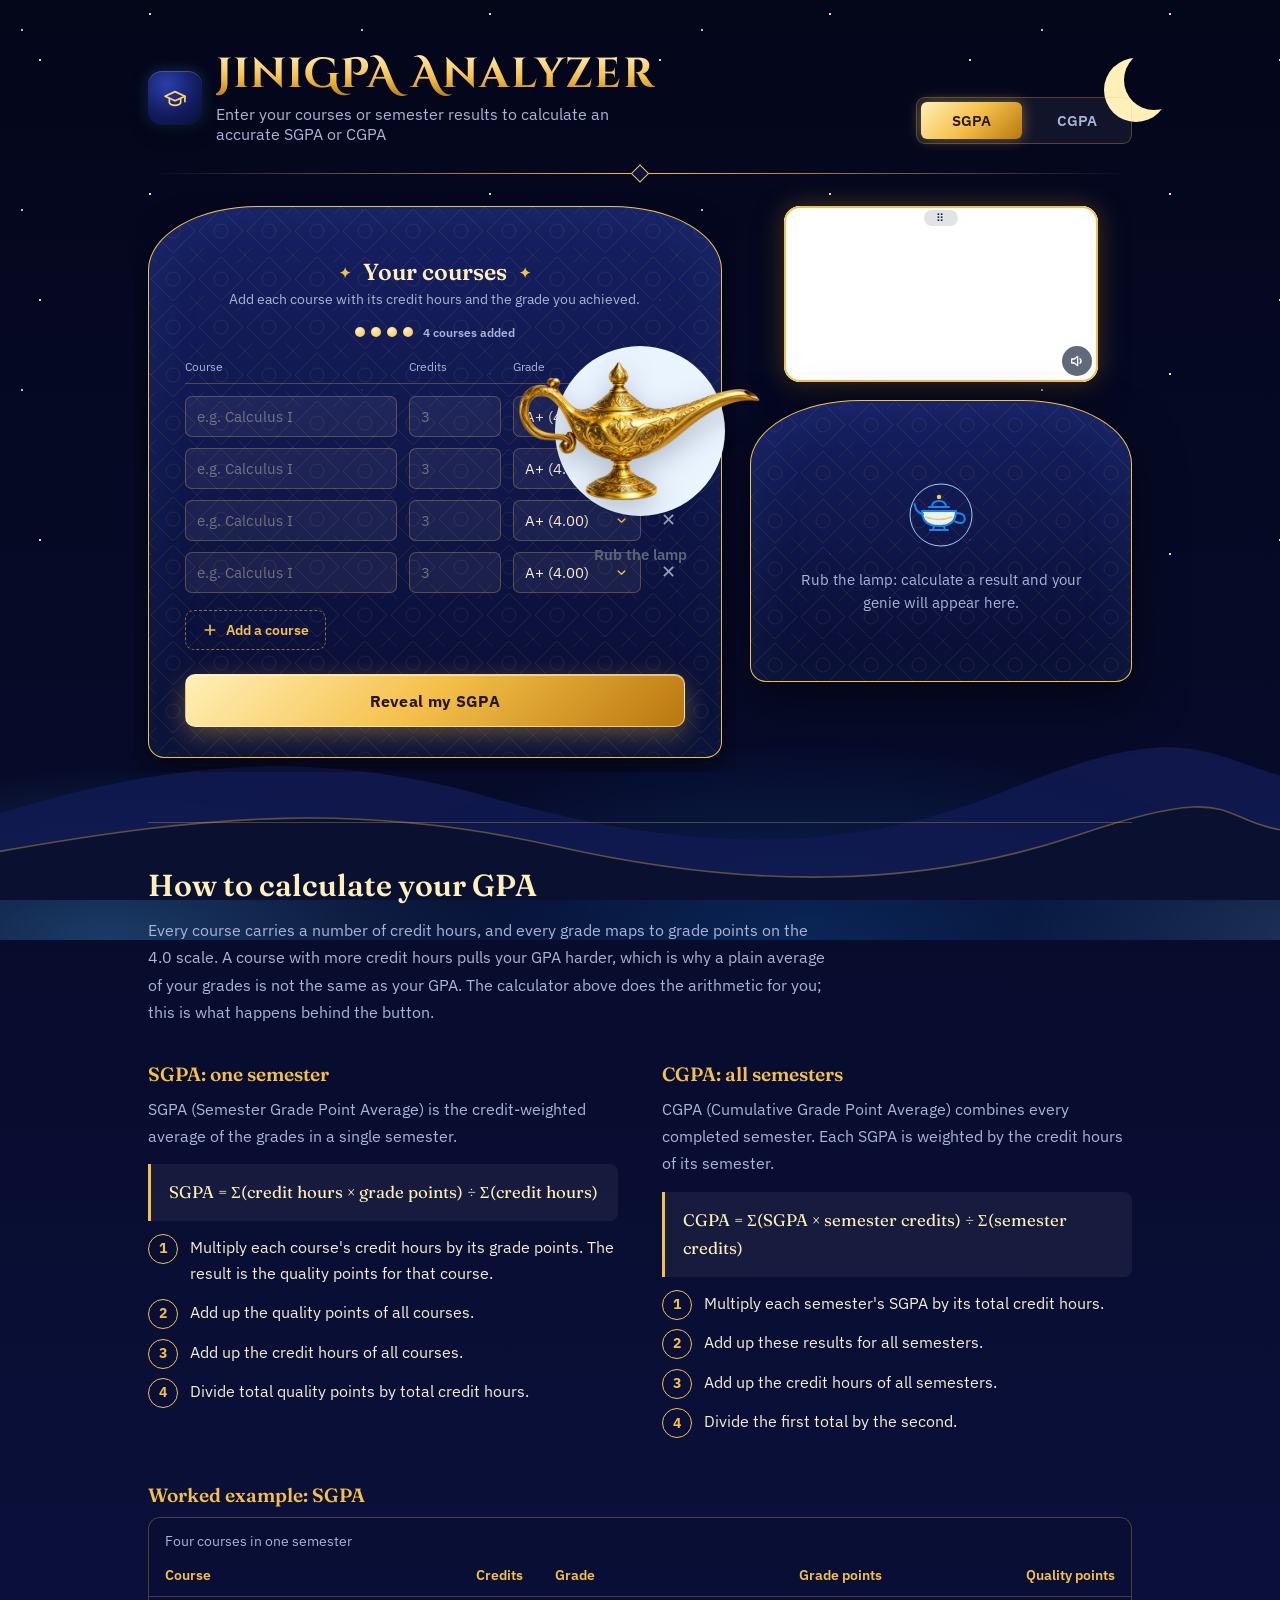
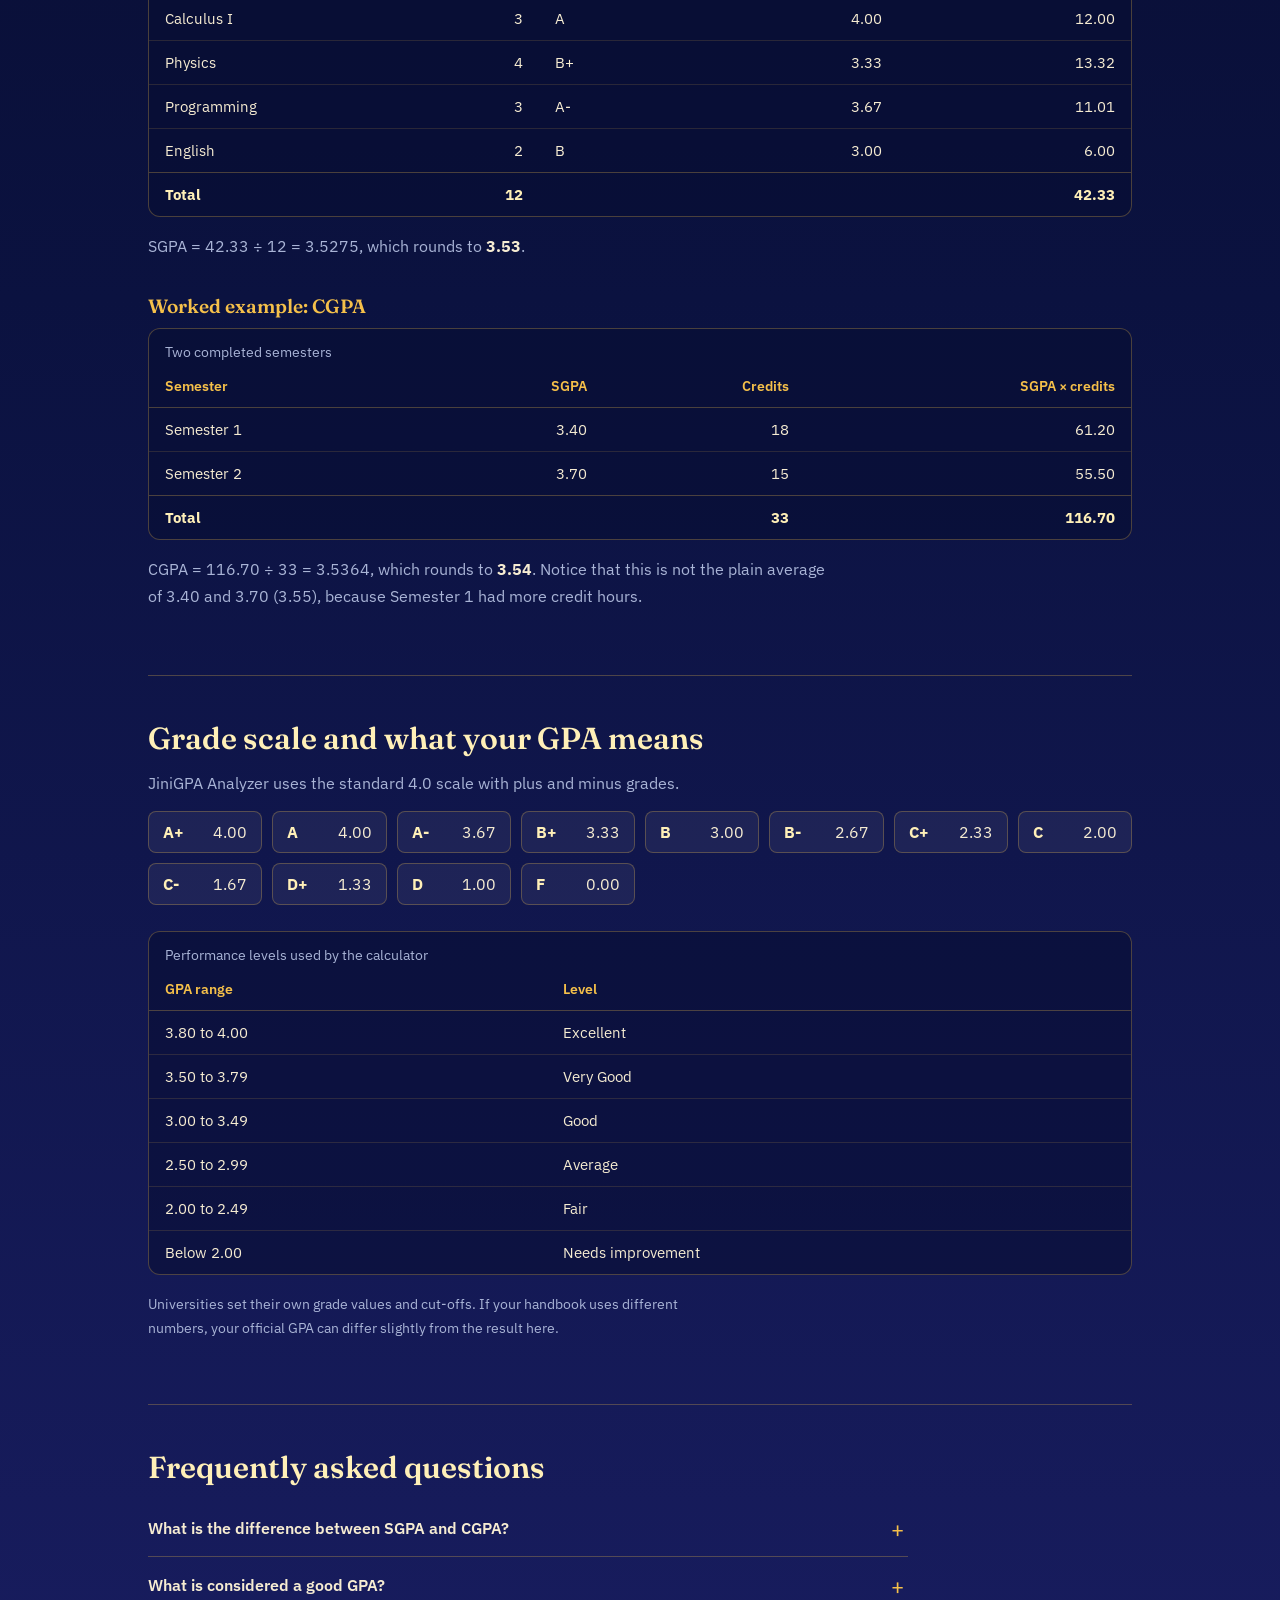
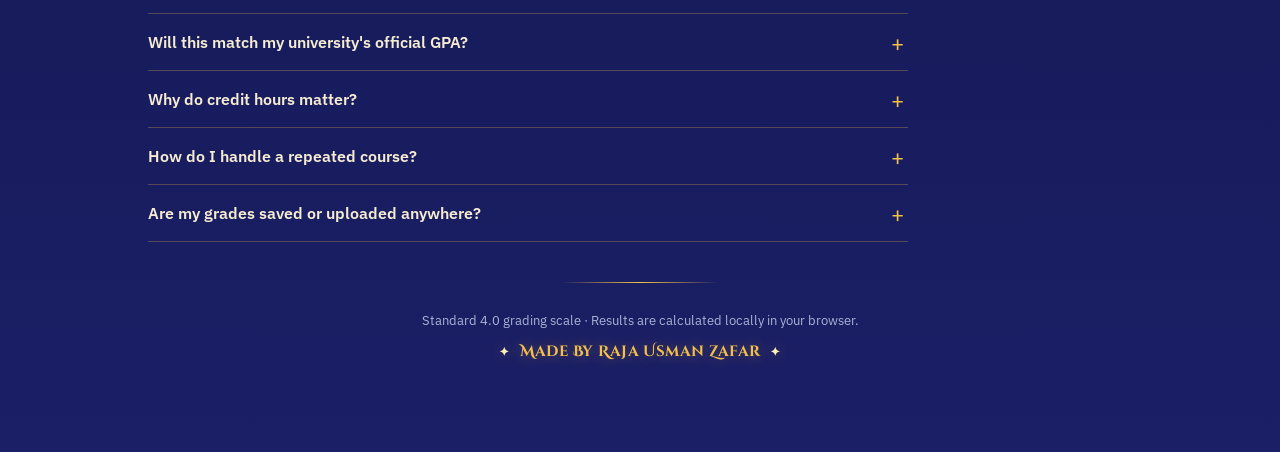
==== commit a5ff3ef7: "Update index.html" ====
--- a/index.html
+++ b/index.html
@@ -2,8 +2,13 @@
 <html lang="en">
   <head>
     <meta charset="UTF-8" />
-    <meta name="viewport" content="width=device-width, initial-scale=1.0" />
-    <title>JiniGPA Analyzer — Free SGPA &amp; CGPA Calculator (4.0 Scale)</title>
+    <meta
+      name="viewport"
+      content="width=device-width, initial-scale=1.0, viewport-fit=cover"
+    />
+    <title>
+      JiniGPA Analyzer — Free SGPA &amp; CGPA Calculator (4.0 Scale)
+    </title>
     <meta
       name="description"
       content="Free SGPA and CGPA calculator on the 4.0 scale. Add your courses, credit hours and grades to get your GPA instantly, with formulas and worked examples."
@@ -13,13 +18,19 @@
     <link rel="canonical" href="https://jini-gpa-analyzer.vercel.app/" />
 
     <meta property="og:type" content="website" />
-    <meta property="og:title" content="JiniGPA Analyzer — Free SGPA &amp; CGPA Calculator" />
+    <meta
+      property="og:title"
+      content="JiniGPA Analyzer — Free SGPA &amp; CGPA Calculator"
+    />
     <meta
       property="og:description"
       content="Calculate your SGPA and CGPA on the 4.0 scale, with step-by-step formulas."
     />
     <meta property="og:url" content="https://jini-gpa-analyzer.vercel.app/" />
-    <meta property="og:image" content="https://jini-gpa-analyzer.vercel.app/lamp.png" />
+    <meta
+      property="og:image"
+      content="https://jini-gpa-analyzer.vercel.app/lamp.png"
+    />
     <meta name="twitter:card" content="summary" />
 
     <link
--- a/style.css
+++ b/style.css
@@ -32,6 +32,16 @@
 /* Smoke intro */
 .intro-on .smoke-canvas {
   background: #ffffff;
+}
+/* NEW: lock page scrolling while the lamp-gate / smoke intro is on screen.
+   The intro overlay is position:fixed, so without this the page behind it
+   could still be scrolled, leaving the lamp visually "stuck" in place while
+   the rest of the site moved underneath it. */
+html.intro-on,
+html.intro-on body {
+  overflow: hidden;
+  height: 100%;
+  touch-action: none;
 }
 .smoke-canvas {
   position: fixed;
@@ -1132,4 +1142,4 @@
     animation-iteration-count: 1 !important;
     transition-duration: 0.01ms !important;
   }
-}+}
--- a/content.css
+++ b/content.css
@@ -0,0 +1,224 @@
+/* Guide, grade scale and FAQ sections.
+   Load after genie.css so it can use the colour tokens defined there. */
+
+.info {
+  margin-top: 64px;
+  padding-top: 44px;
+  border-top: 1px solid var(--line);
+}
+.info h2 {
+  font-family: "Fraunces", serif;
+  font-weight: 600;
+  font-size: 1.9rem;
+  line-height: 1.2;
+  margin: 0 0 14px;
+  color: var(--gold-hi);
+}
+.info h3 {
+  font-family: "Fraunces", serif;
+  font-weight: 600;
+  font-size: 1.2rem;
+  margin: 34px 0 10px;
+  color: var(--gold);
+}
+.info p {
+  max-width: 68ch;
+  margin: 0 0 14px;
+  line-height: 1.7;
+  color: var(--ink-soft);
+}
+.info strong {
+  color: var(--ink);
+}
+
+/* Two columns: SGPA and CGPA side by side */
+.info-cols {
+  display: grid;
+  grid-template-columns: 1fr 1fr;
+  gap: 44px;
+  margin-top: 8px;
+}
+.info-cols h3 {
+  margin-top: 22px;
+}
+
+.formula {
+  font-family: "Fraunces", serif;
+  font-size: 1.05rem;
+  line-height: 1.5;
+  color: var(--gold-hi);
+  padding: 14px 18px;
+  margin: 0 0 20px;
+  background: var(--field);
+  border-left: 3px solid var(--gold);
+  border-radius: 0 8px 8px 0;
+}
+.info .formula {
+  color: var(--gold-hi);
+}
+
+/* Steps: a real sequence, so numbering is meaningful */
+.steps {
+  list-style: none;
+  counter-reset: step;
+  margin: 0;
+  padding: 0;
+}
+.steps li {
+  counter-increment: step;
+  position: relative;
+  padding-left: 42px;
+  margin-bottom: 14px;
+  line-height: 1.6;
+  color: var(--ink);
+}
+.steps li::before {
+  content: counter(step);
+  position: absolute;
+  left: 0;
+  top: -1px;
+  width: 28px;
+  height: 28px;
+  display: grid;
+  place-items: center;
+  border: 1.5px solid var(--gold);
+  border-radius: 50%;
+  color: var(--gold);
+  font-size: 0.85rem;
+  font-weight: 700;
+}
+
+/* Tables */
+.table-wrap {
+  overflow-x: auto;
+  margin: 0 0 16px;
+  border: 1px solid var(--line);
+  border-radius: 12px;
+  background: rgba(9, 14, 50, 0.55);
+}
+.info table {
+  width: 100%;
+  min-width: 460px;
+  border-collapse: collapse;
+  font-size: 0.94rem;
+  font-variant-numeric: tabular-nums;
+}
+.info caption {
+  caption-side: top;
+  text-align: left;
+  padding: 14px 16px 4px;
+  font-size: 0.88rem;
+  color: var(--ink-soft);
+}
+.info th,
+.info td {
+  padding: 12px 16px;
+  text-align: left;
+  border-bottom: 1px solid rgba(245, 192, 74, 0.14);
+}
+.info th {
+  font-size: 0.85rem;
+  font-weight: 600;
+  color: var(--gold);
+  border-bottom-color: var(--line);
+}
+.info td {
+  color: var(--ink);
+}
+.info .num {
+  text-align: right;
+}
+.info tbody tr:last-child td {
+  border-bottom: none;
+}
+.info tfoot td {
+  font-weight: 700;
+  color: var(--gold-hi);
+  border-top: 1px solid var(--line);
+  border-bottom: none;
+}
+
+/* Grade scale chips */
+.grade-grid {
+  list-style: none;
+  margin: 8px 0 26px;
+  padding: 0;
+  display: grid;
+  grid-template-columns: repeat(auto-fill, minmax(112px, 1fr));
+  gap: 10px;
+}
+.grade-grid li {
+  display: flex;
+  justify-content: space-between;
+  align-items: baseline;
+  padding: 10px 14px;
+  border: 1px solid var(--line);
+  border-radius: 8px;
+  background: var(--field);
+}
+.grade-grid b {
+  color: var(--gold-hi);
+}
+.grade-grid span {
+  color: var(--ink);
+  font-variant-numeric: tabular-nums;
+}
+
+.info .note {
+  font-size: 0.86rem;
+  margin-top: 18px;
+}
+
+/* FAQ */
+.info details {
+  border-bottom: 1px solid var(--line);
+  max-width: 760px;
+}
+.info summary {
+  position: relative;
+  cursor: pointer;
+  list-style: none;
+  padding: 18px 36px 18px 0;
+  font-weight: 600;
+  color: var(--ink);
+}
+.info summary::-webkit-details-marker {
+  display: none;
+}
+.info summary::after {
+  content: "+";
+  position: absolute;
+  right: 4px;
+  top: 50%;
+  transform: translateY(-50%);
+  font-size: 1.4rem;
+  font-weight: 400;
+  color: var(--gold);
+}
+.info details[open] summary::after {
+  content: "\2212";
+}
+.info summary:focus-visible {
+  outline: 2px solid var(--focus);
+  outline-offset: 2px;
+  border-radius: 4px;
+}
+.info details p {
+  margin: 0 0 18px;
+}
+
+@media (max-width: 800px) {
+  .info-cols {
+    grid-template-columns: 1fr;
+    gap: 8px;
+  }
+}
+@media (max-width: 520px) {
+  .info {
+    margin-top: 48px;
+    padding-top: 34px;
+  }
+  .info h2 {
+    font-size: 1.55rem;
+  }
+}
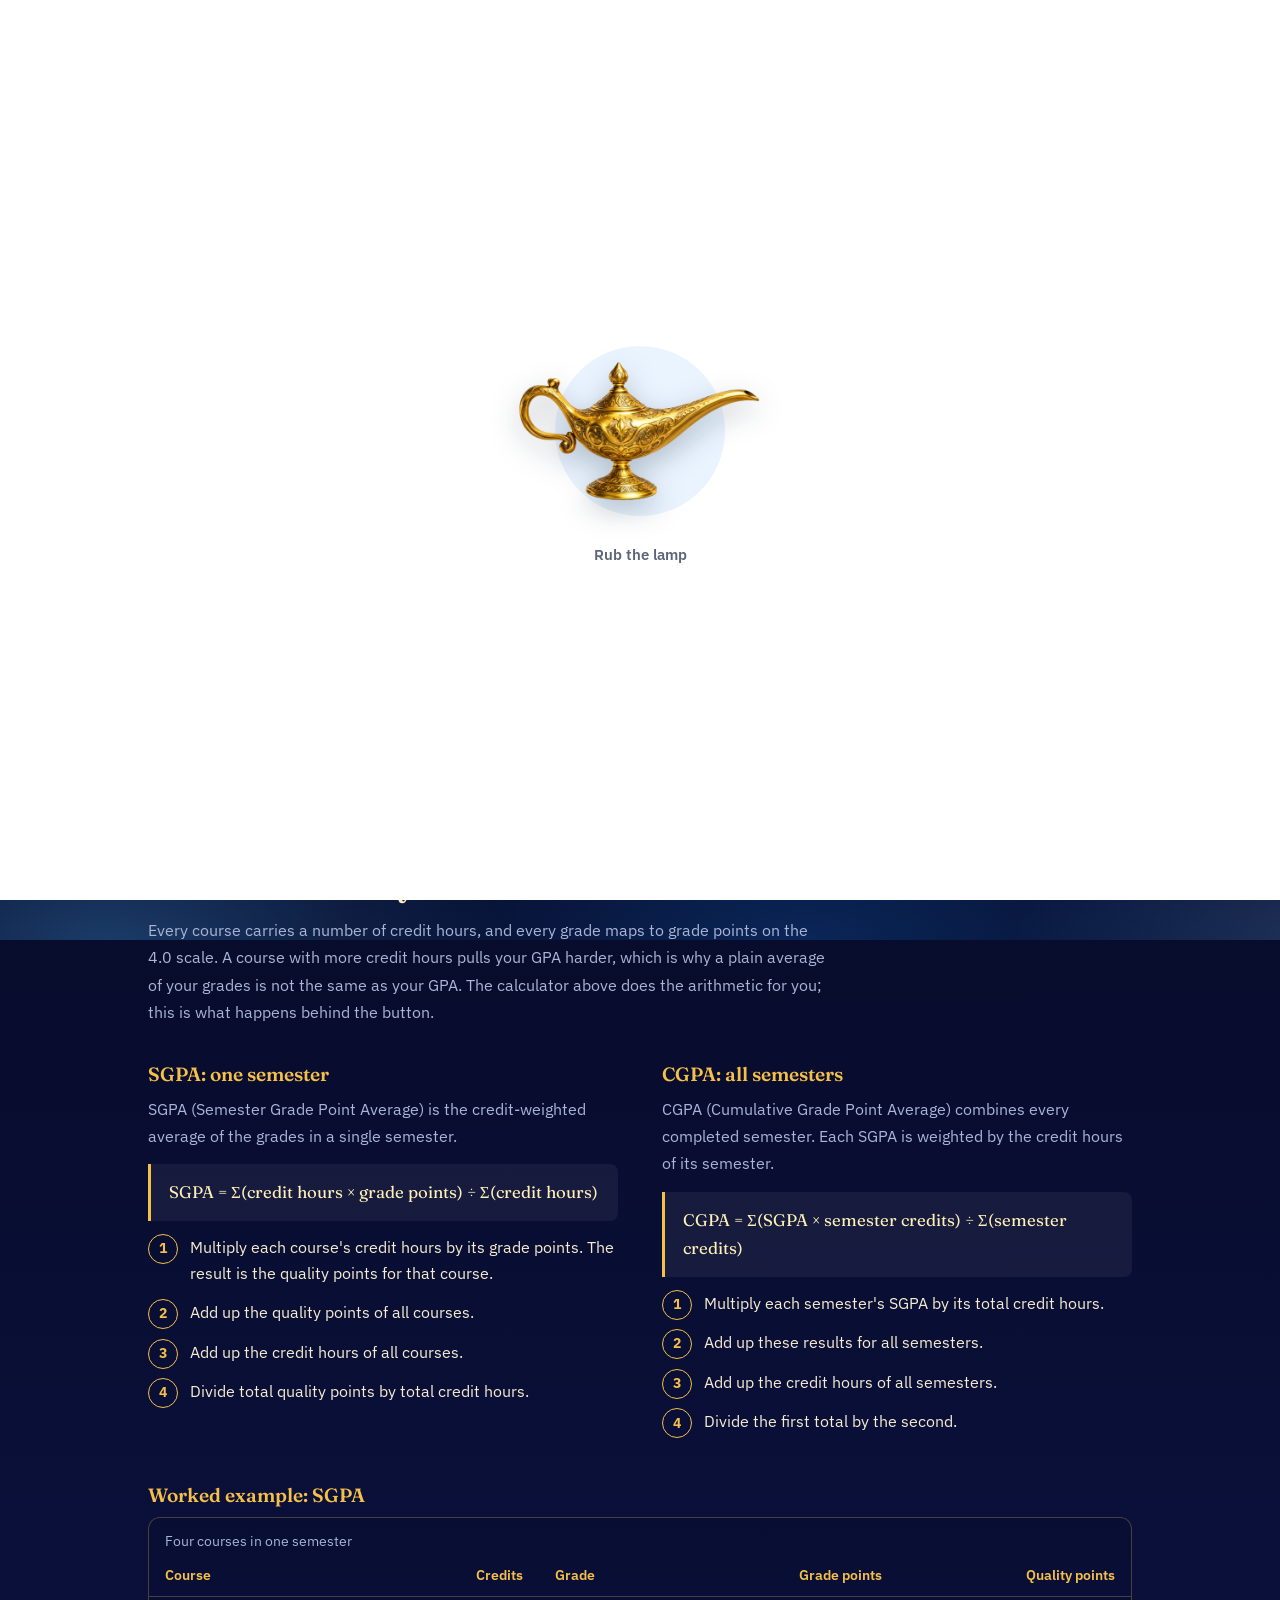
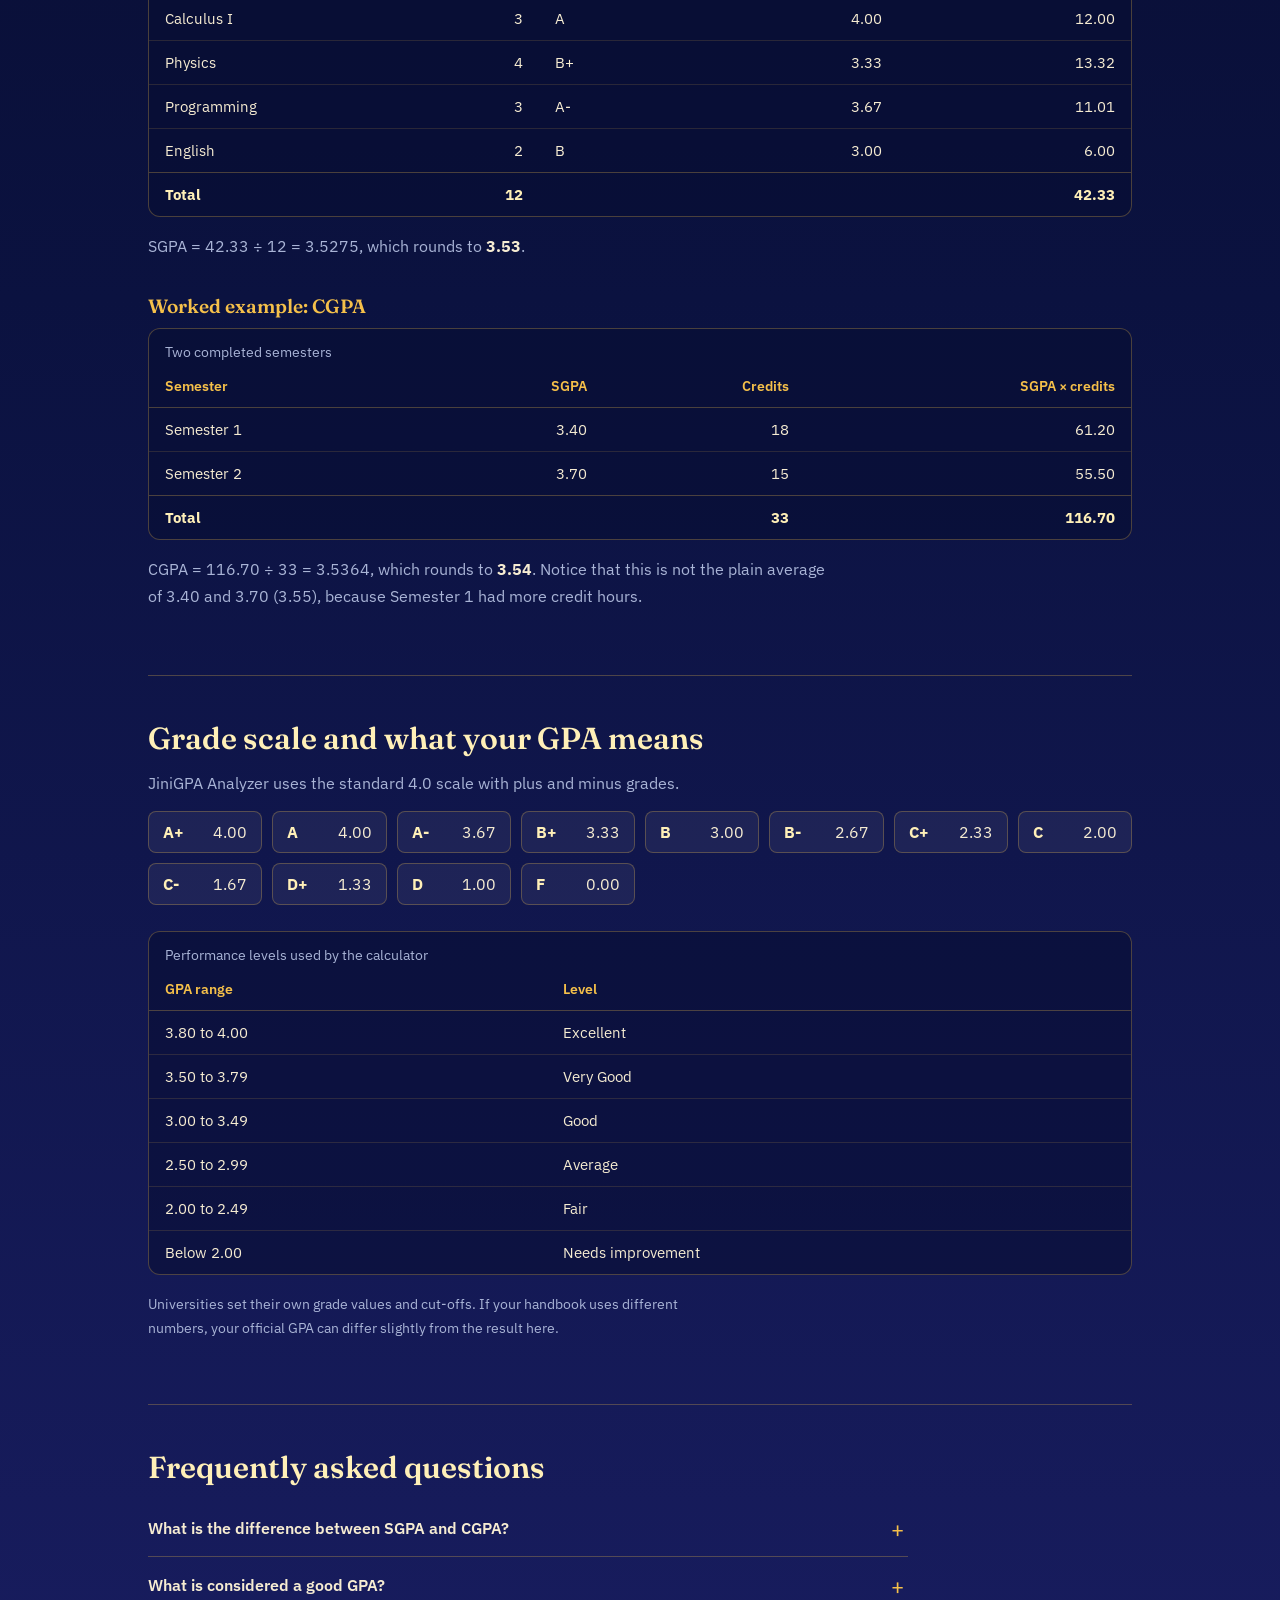
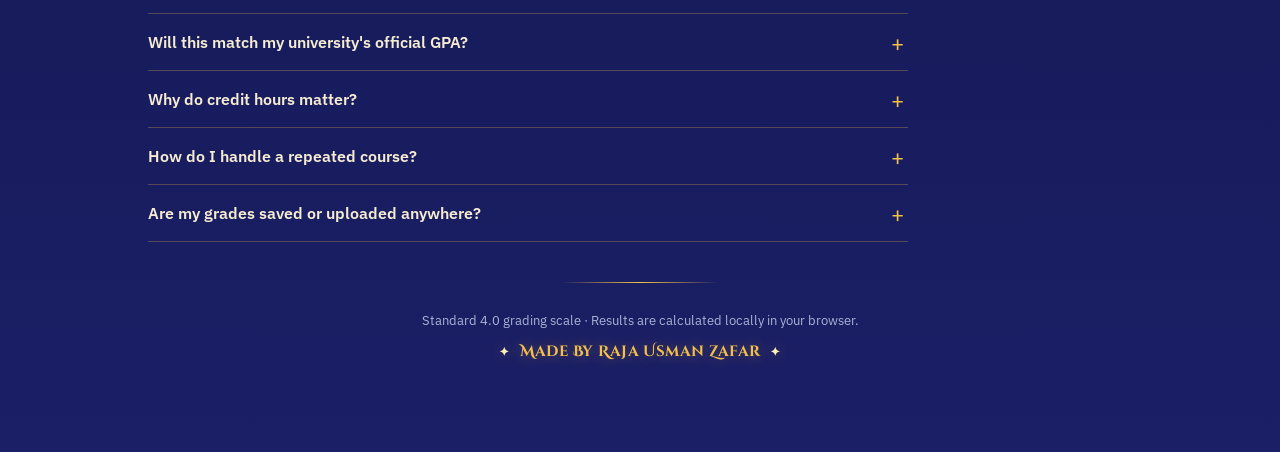
==== commit cae30ed6: "Update index.html" ====
--- a/index.html
+++ b/index.html
@@ -77,6 +77,8 @@
   </head>
   <body>
     <div class="flash-overlay" id="flashOverlay"></div>
+    <div class="safe-cap safe-cap-top" aria-hidden="true"></div>
+    <div class="safe-cap safe-cap-bottom" aria-hidden="true"></div>
 
     <div class="shell">
       <header>
--- a/style.css
+++ b/style.css
@@ -54,6 +54,31 @@
 }
 .smoke-canvas.fade-out {
   opacity: 0;
+}
+
+/* Keeps the very top (notch / status-bar) and bottom (home-indicator) safe-area
+   strips solid white for the whole lamp / smoke intro, so the real (dark)
+   theme never peeks through early there and creates a mismatched seam.
+   Hidden automatically once the intro finishes (intro-on is removed). */
+.safe-cap {
+  position: fixed;
+  left: 0;
+  right: 0;
+  background: #ffffff;
+  z-index: 901;
+  display: none;
+  pointer-events: none;
+}
+.safe-cap-top {
+  top: 0;
+  height: env(safe-area-inset-top, 0px);
+}
+.safe-cap-bottom {
+  bottom: 0;
+  height: env(safe-area-inset-bottom, 0px);
+}
+html.intro-on .safe-cap {
+  display: block;
 }
 
 /* Layout and header */
@@ -905,6 +930,7 @@
   align-items: center;
   justify-content: center;
   gap: 18px;
+  background: #ffffff;
   transition: opacity 0.7s ease;
 }
 .intro-gate.hide {
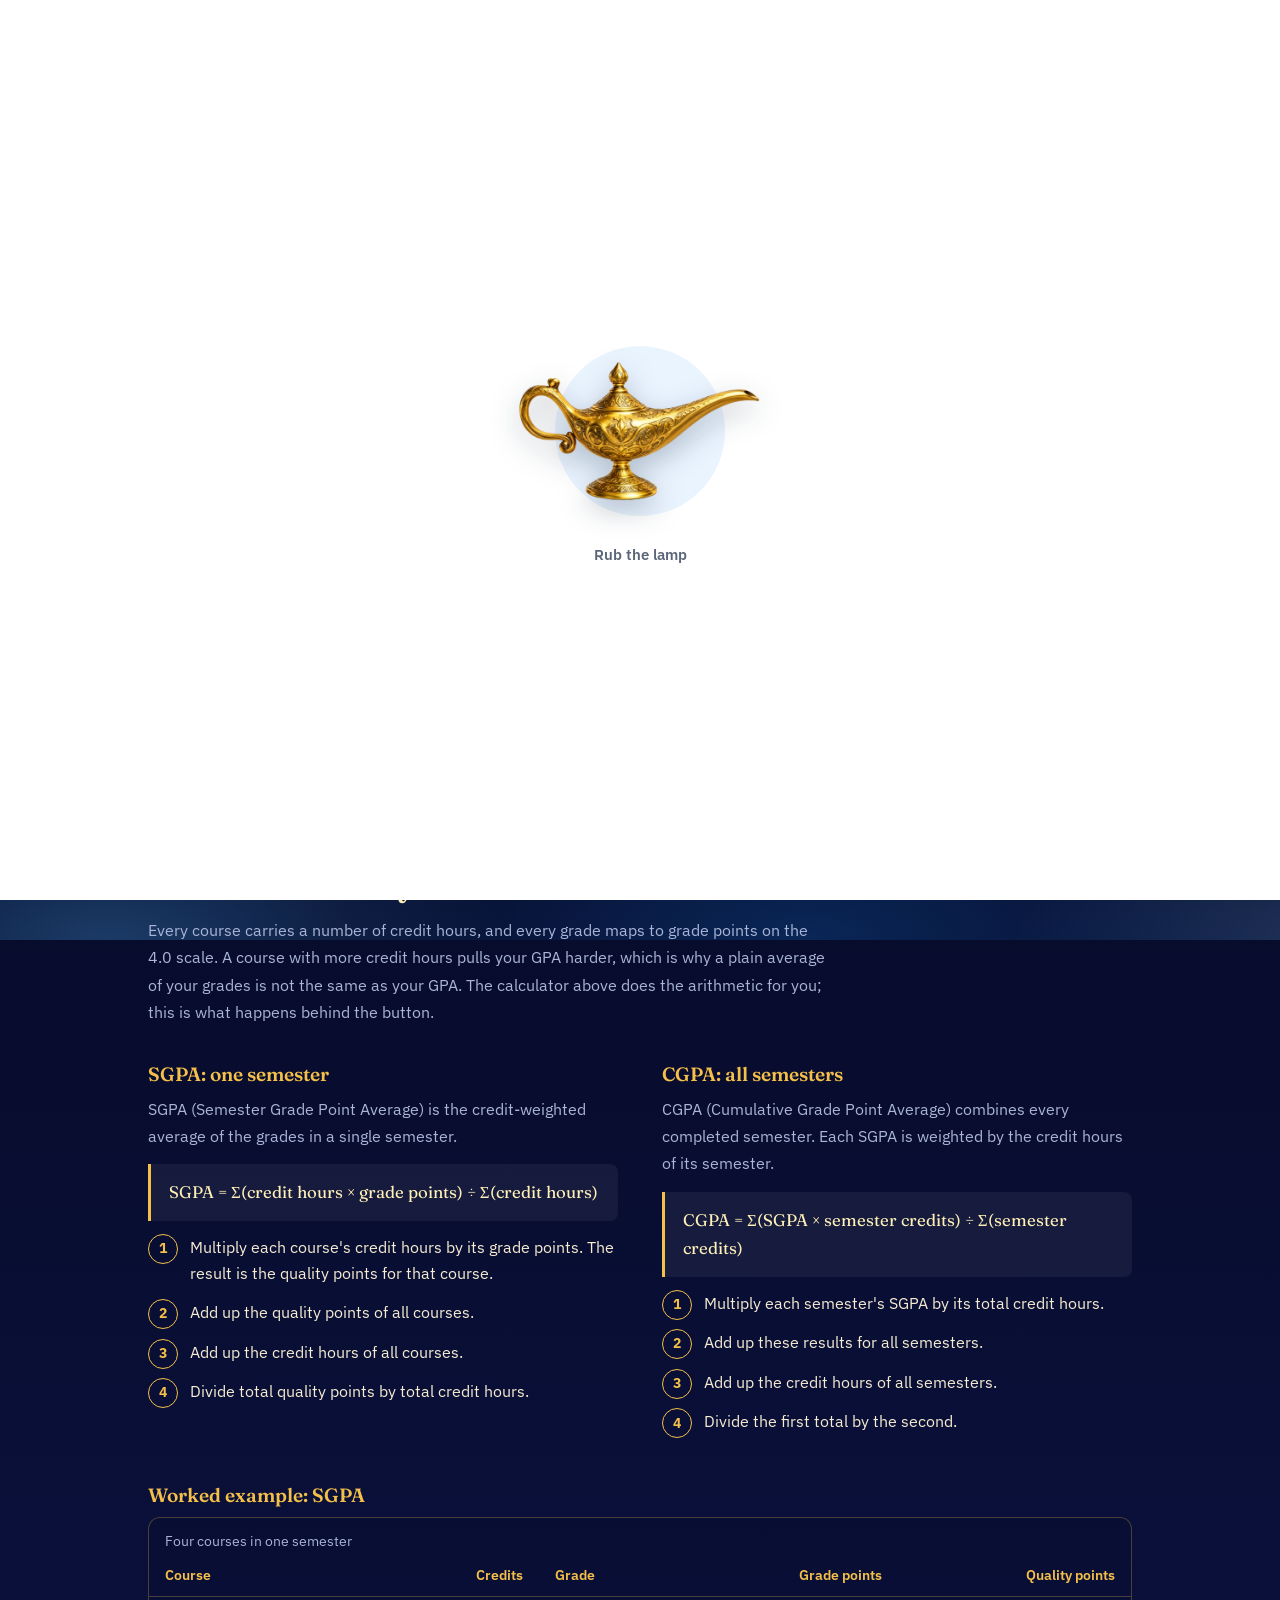
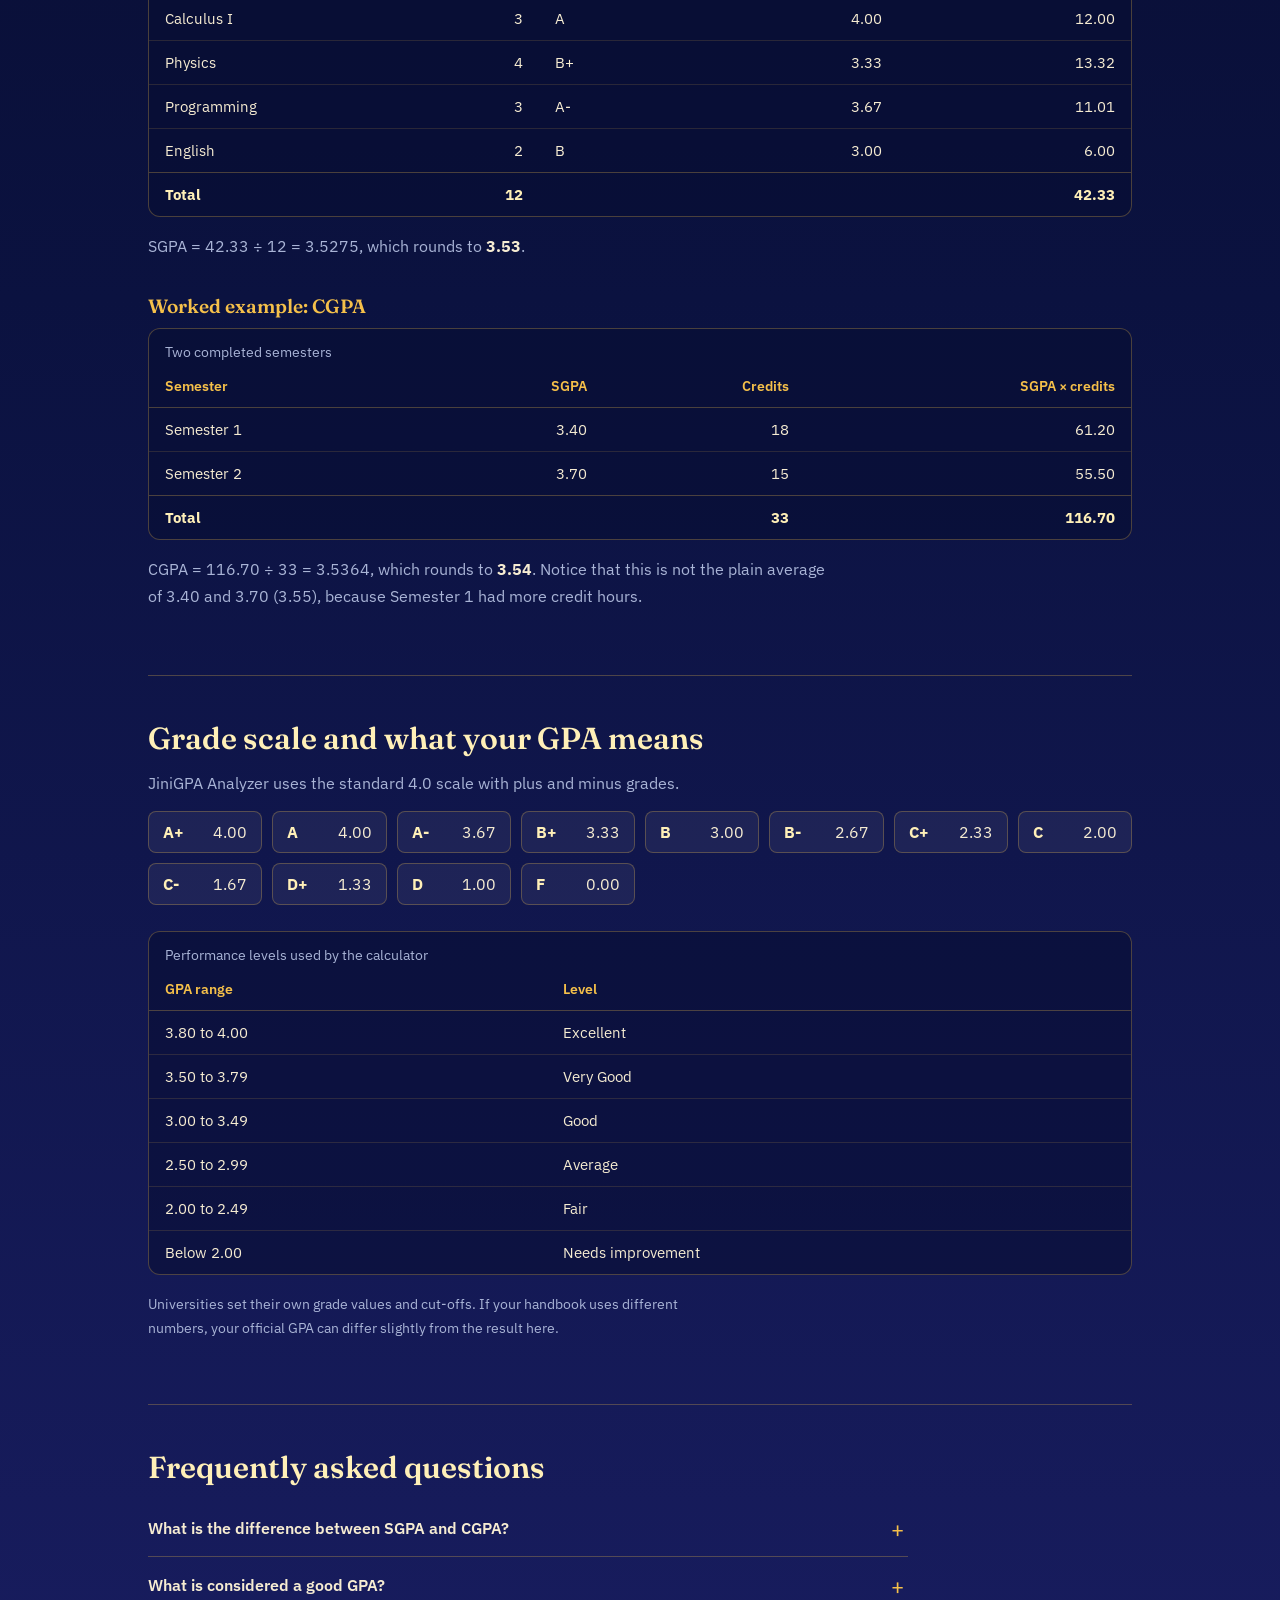
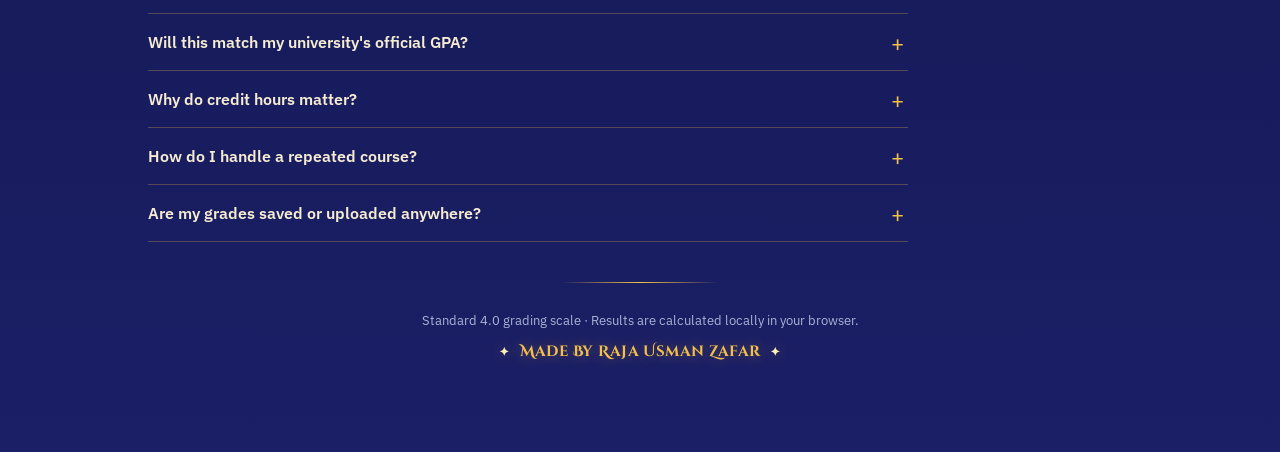
==== commit 4fb7a0d8: "Update index.html" ====
--- a/index.html
+++ b/index.html
@@ -2,10 +2,7 @@
 <html lang="en">
   <head>
     <meta charset="UTF-8" />
-    <meta
-      name="viewport"
-      content="width=device-width, initial-scale=1.0, viewport-fit=cover"
-    />
+    <meta name="viewport" content="width=device-width, initial-scale=1.0" />
     <title>
       JiniGPA Analyzer — Free SGPA &amp; CGPA Calculator (4.0 Scale)
     </title>
@@ -77,8 +74,6 @@
   </head>
   <body>
     <div class="flash-overlay" id="flashOverlay"></div>
-    <div class="safe-cap safe-cap-top" aria-hidden="true"></div>
-    <div class="safe-cap safe-cap-bottom" aria-hidden="true"></div>
 
     <div class="shell">
       <header>
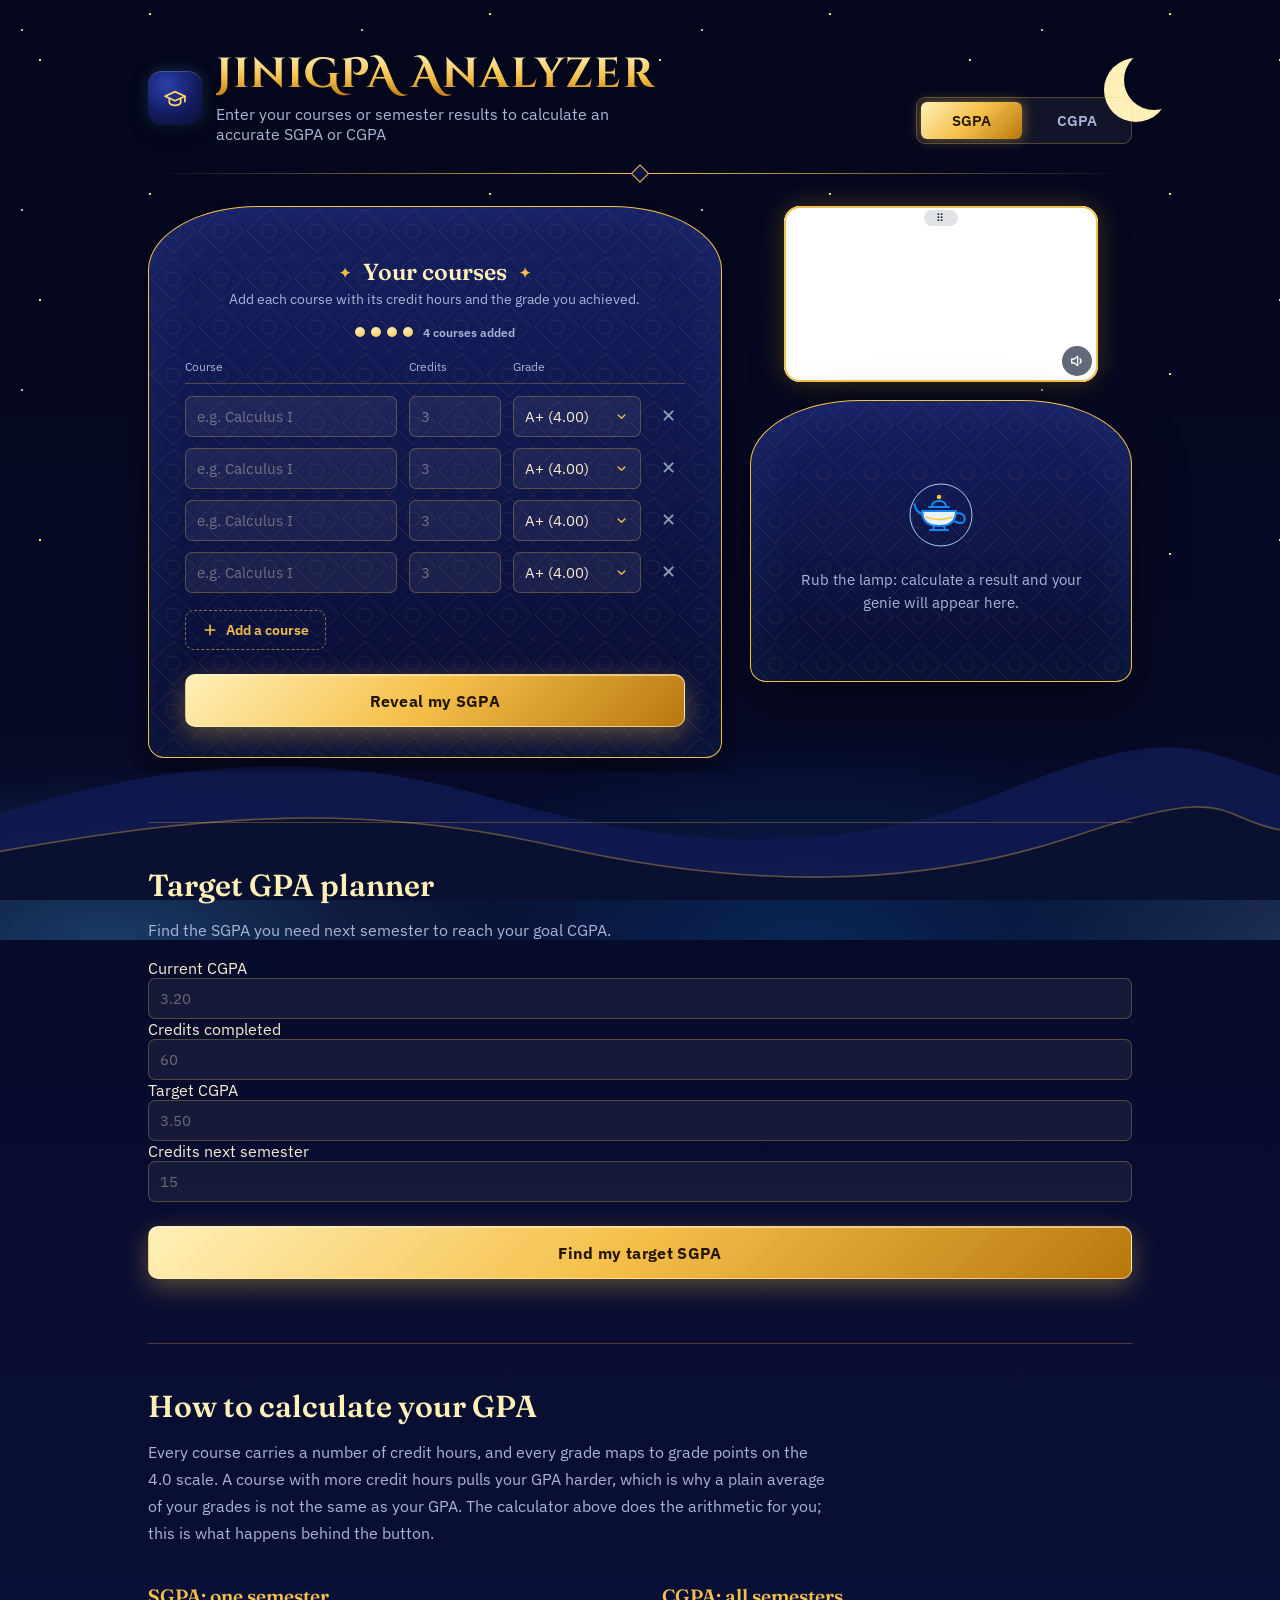
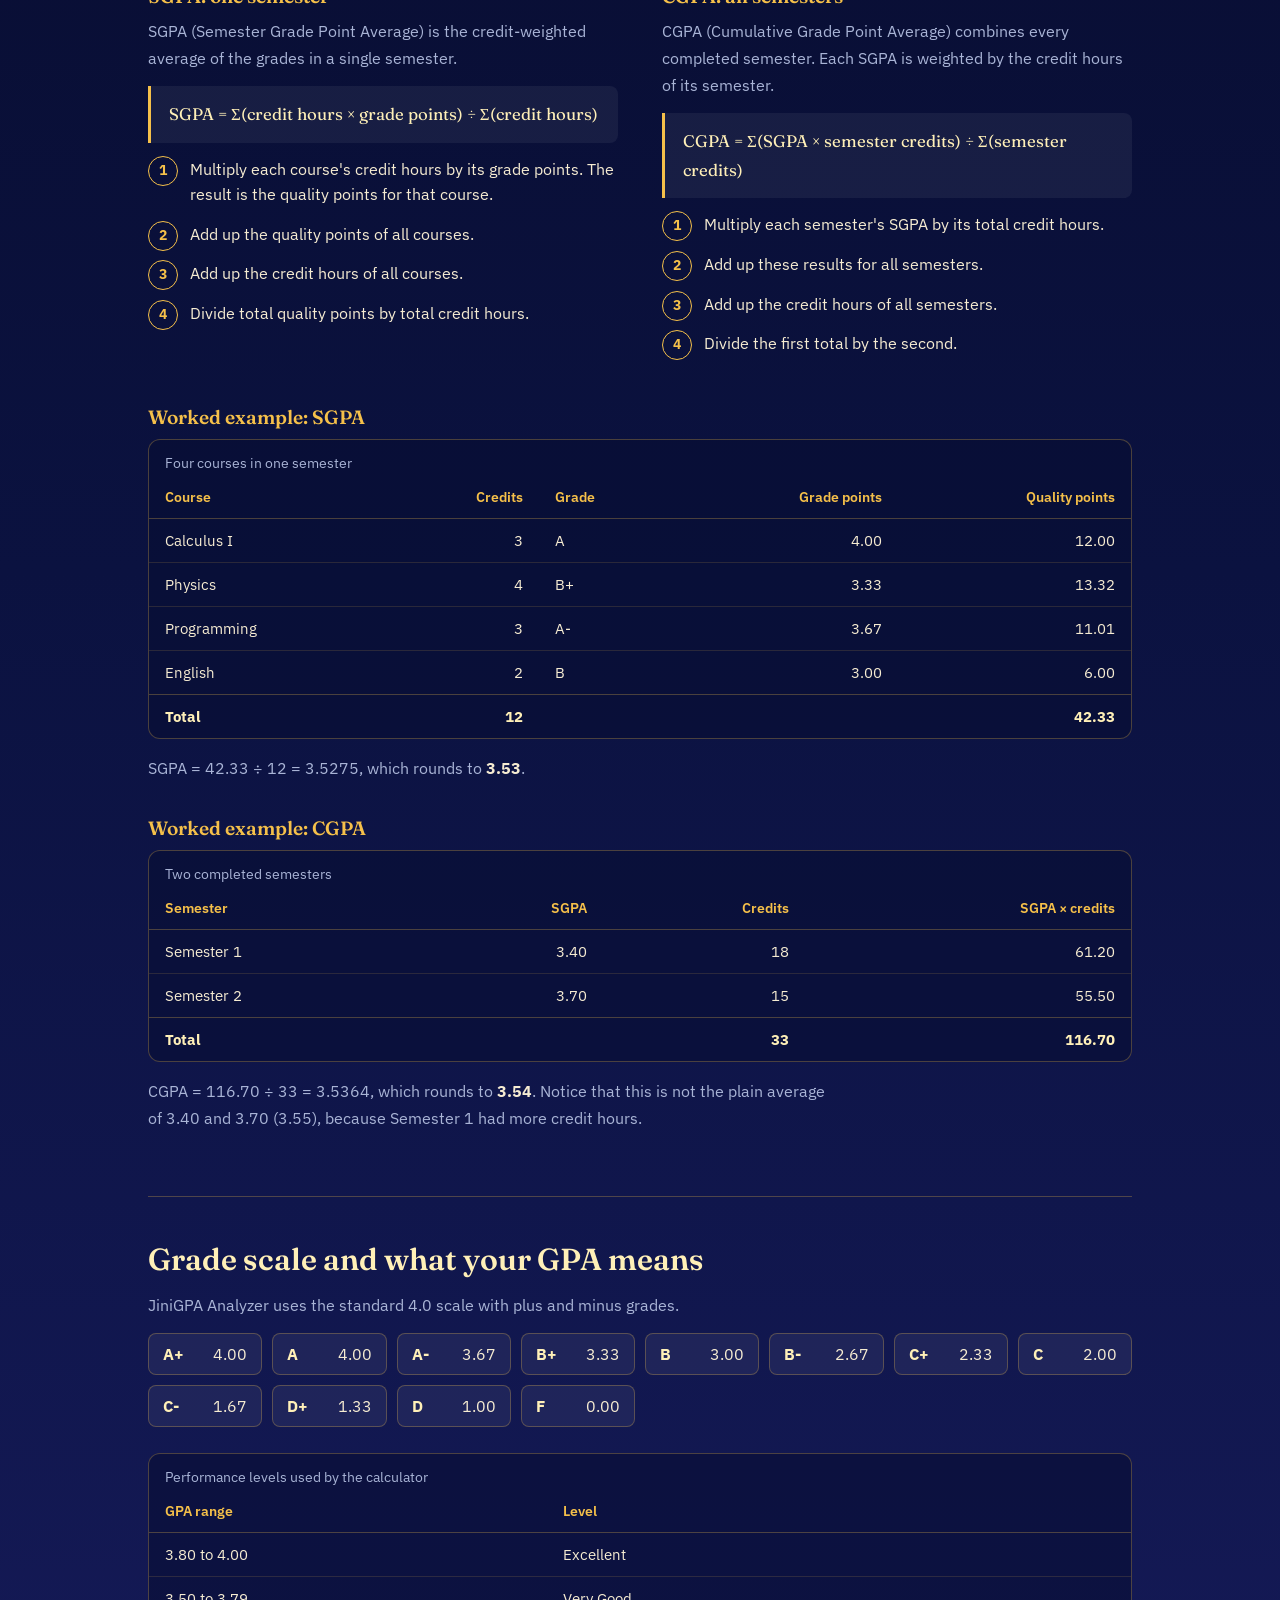
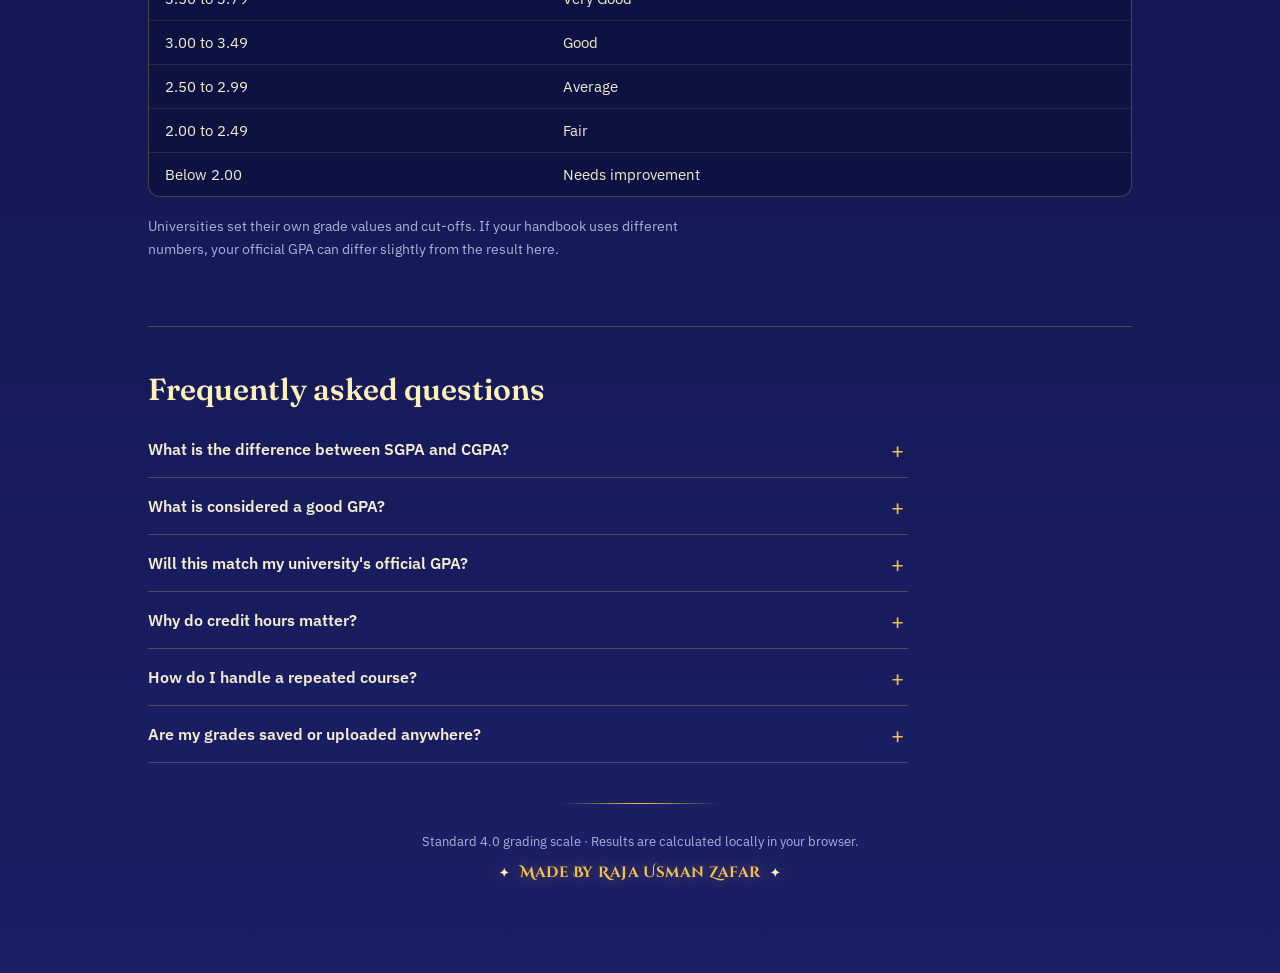
==== commit 7d9f9896: "Update index.html" ====
--- a/index.html
+++ b/index.html
@@ -28,7 +28,7 @@
       property="og:image"
       content="https://jini-gpa-analyzer.vercel.app/lamp.png"
     />
-    <meta name="twitter:card" content="summary" />
+    <meta name="twitter:card" content="summary_large_image" />
 
     <link
       rel="icon"
@@ -56,8 +56,15 @@
         var bot = /bot|crawl|spider|lighthouse|headless/i.test(
           navigator.userAgent,
         );
-        if (!reduce && !bot) {
+        var seen = false;
+        try {
+          seen = sessionStorage.getItem("jini-intro") === "1";
+        } catch (e) {}
+        if (!reduce && !bot && !seen) {
           document.documentElement.classList.add("intro-on");
+          try {
+            sessionStorage.setItem("jini-intro", "1");
+          } catch (e) {}
         }
       })();
     </script>
@@ -398,8 +405,6 @@
         </div>
       </main>
 
-      <!-- ============ Guide, grade scale and FAQ ============ -->
-
       <section class="info" id="how-to-calculate" aria-labelledby="guide-title">
         <h2 id="guide-title">How to calculate your GPA</h2>
         <p>
--- a/style.css
+++ b/style.css
@@ -1,7 +1,3 @@
-/* Structure, layout and animations.
-   Colours and decoration (including colour tokens) live in genie.css. */
-@import url("https://fonts.googleapis.com/css2?family=Cinzel+Decorative:wght@700&family=Fraunces:opsz,wght@9..144,500;9..144,600;9..144,700&family=IBM+Plex+Sans:wght@400;500;600;700&display=swap");
-
 * {
   box-sizing: border-box;
 }
@@ -16,7 +12,6 @@
   background: var(--bg);
   overflow-x: hidden;
 }
-/* Only html clips the x-axis; if body clipped too it would become its own scroller. */
 body {
   min-height: 100vh;
   overflow-x: visible;
@@ -29,19 +24,8 @@
   outline-offset: 2px;
 }
 
-/* Smoke intro */
 .intro-on .smoke-canvas {
   background: #ffffff;
-}
-/* NEW: lock page scrolling while the lamp-gate / smoke intro is on screen.
-   The intro overlay is position:fixed, so without this the page behind it
-   could still be scrolled, leaving the lamp visually "stuck" in place while
-   the rest of the site moved underneath it. */
-html.intro-on,
-html.intro-on body {
-  overflow: hidden;
-  height: 100%;
-  touch-action: none;
 }
 .smoke-canvas {
   position: fixed;
@@ -56,32 +40,6 @@
   opacity: 0;
 }
 
-/* Keeps the very top (notch / status-bar) and bottom (home-indicator) safe-area
-   strips solid white for the whole lamp / smoke intro, so the real (dark)
-   theme never peeks through early there and creates a mismatched seam.
-   Hidden automatically once the intro finishes (intro-on is removed). */
-.safe-cap {
-  position: fixed;
-  left: 0;
-  right: 0;
-  background: #ffffff;
-  z-index: 901;
-  display: none;
-  pointer-events: none;
-}
-.safe-cap-top {
-  top: 0;
-  height: env(safe-area-inset-top, 0px);
-}
-.safe-cap-bottom {
-  bottom: 0;
-  height: env(safe-area-inset-bottom, 0px);
-}
-html.intro-on .safe-cap {
-  display: block;
-}
-
-/* Layout and header */
 .shell {
   position: relative;
   z-index: 1;
@@ -131,7 +89,6 @@
   max-width: 420px;
 }
 
-/* Mode switch */
 .mode-switch {
   position: relative;
   display: flex;
@@ -178,7 +135,6 @@
   margin-top: 32px;
   align-items: start;
 }
-/* Padding leaves room so shadows are not clipped while the card tilts. */
 .panels-wrap {
   position: relative;
   overflow: hidden;
@@ -193,7 +149,6 @@
   display: block;
 }
 
-/* Panel transition */
 @keyframes disassembleDown {
   0% {
     opacity: 1;
@@ -275,7 +230,6 @@
   }
 }
 
-/* Course counter dots */
 .quest-row {
   display: flex;
   align-items: center;
@@ -309,7 +263,6 @@
   font-weight: 600;
 }
 
-/* Rows and inputs */
 .col-labels,
 .subject-row,
 .sem-row {
@@ -402,7 +355,6 @@
   transform: rotate(180deg) scale(1.15);
 }
 
-/* Buttons */
 .add-btn,
 .calc-btn {
   position: relative;
@@ -546,7 +498,6 @@
   }
 }
 
-/* Result panel */
 .result-panel {
   text-align: center;
   position: relative;
@@ -739,7 +690,6 @@
   margin: 0 auto;
 }
 
-/* Progress bar */
 .xp-bar {
   margin-top: 22px;
   text-align: left;
@@ -822,7 +772,6 @@
   margin-top: 5px;
 }
 
-/* Particles */
 .particle {
   position: absolute;
   top: 40%;
@@ -860,7 +809,6 @@
   }
 }
 
-/* Footer */
 footer {
   position: relative;
   padding-top: 30px;
@@ -886,7 +834,6 @@
   margin: 0 10px;
 }
 
-/* Sound button, flash overlay and lamp gate */
 .sound-btn {
   position: fixed;
   right: 18px;
@@ -930,7 +877,6 @@
   align-items: center;
   justify-content: center;
   gap: 18px;
-  background: #ffffff;
   transition: opacity 0.7s ease;
 }
 .intro-gate.hide {
@@ -1047,7 +993,6 @@
     sans-serif;
 }
 
-/* Reaction video card */
 .side-col {
   display: flex;
   flex-direction: column;
@@ -1070,7 +1015,6 @@
   background: #ffffff;
   pointer-events: none;
 }
-/* Preloaded reaction videos, stacked above the default loop. */
 .video-card video.layer {
   position: absolute;
   inset: 0;
@@ -1137,7 +1081,6 @@
   box-shadow: 0 16px 34px rgba(11, 27, 51, 0.45);
 }
 
-/* Responsive and reduced motion */
 @media (max-width: 800px) {
   main {
     grid-template-columns: 1fr;
